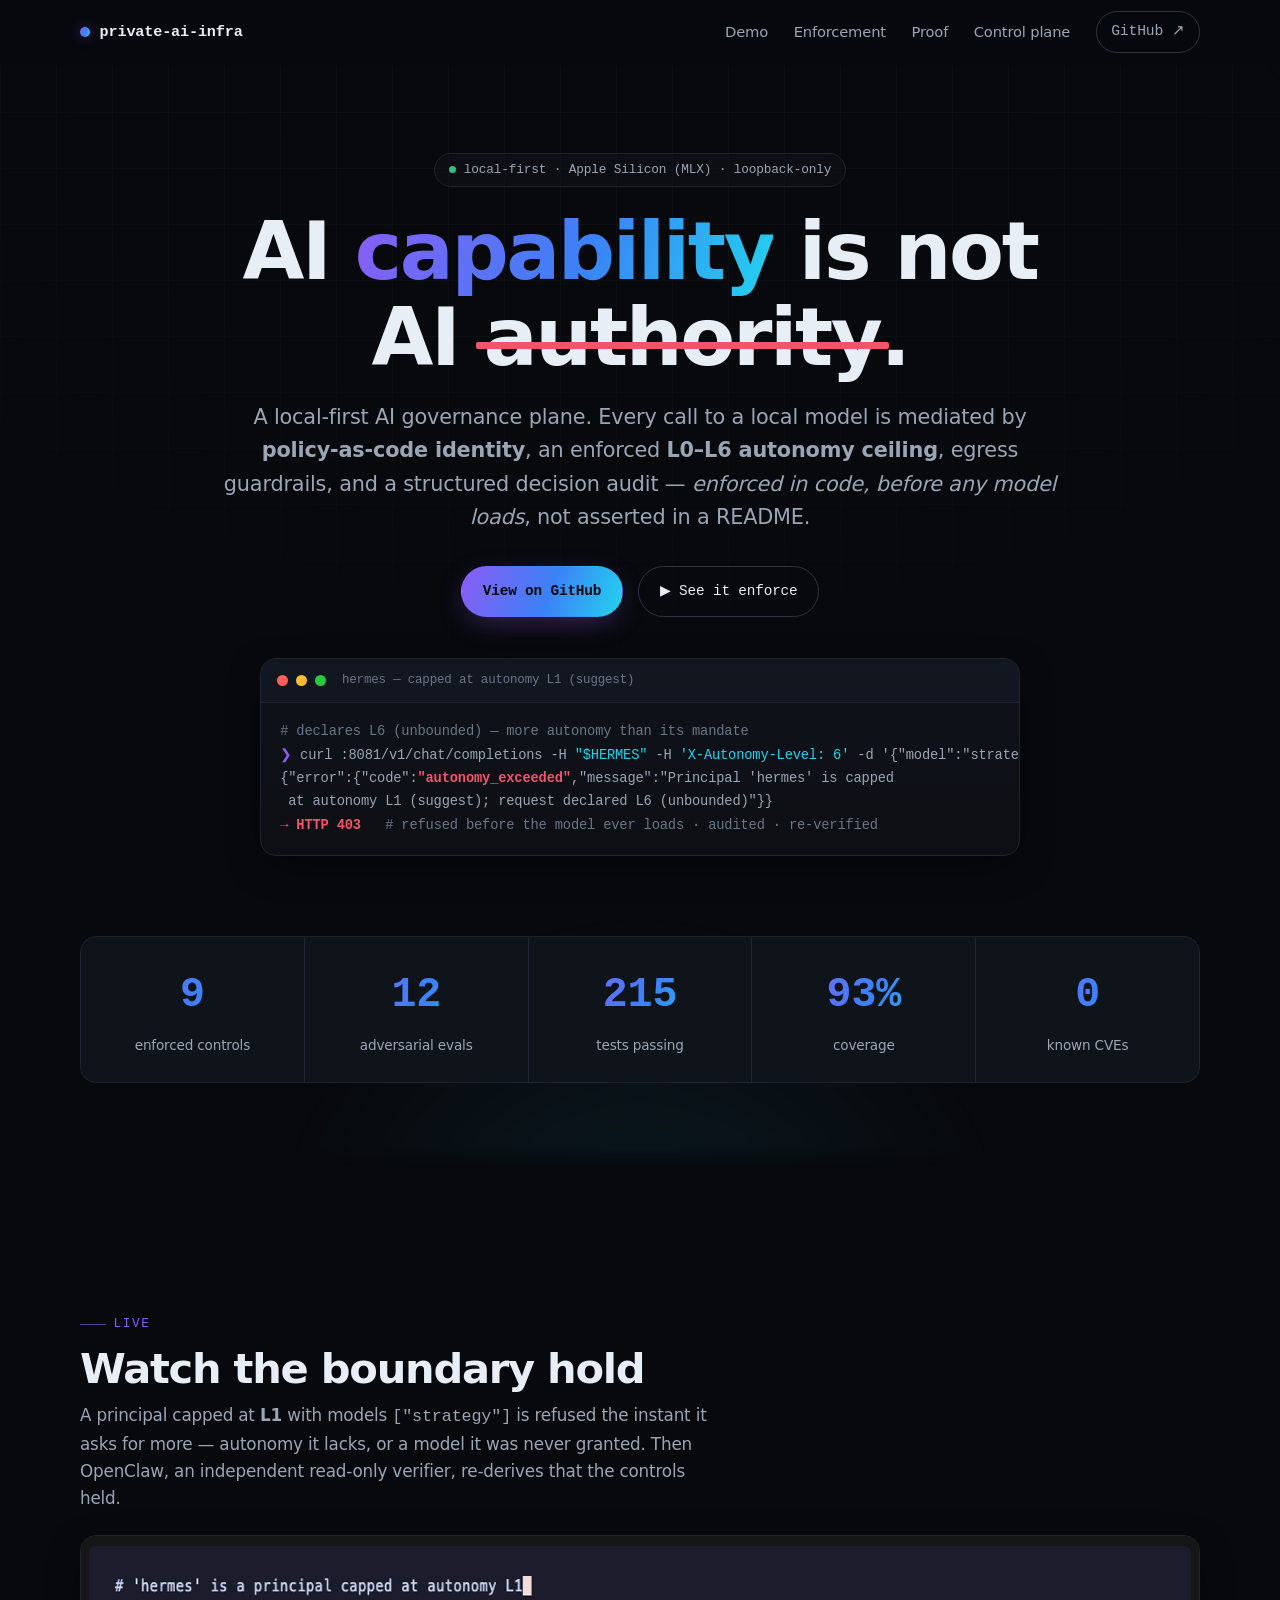
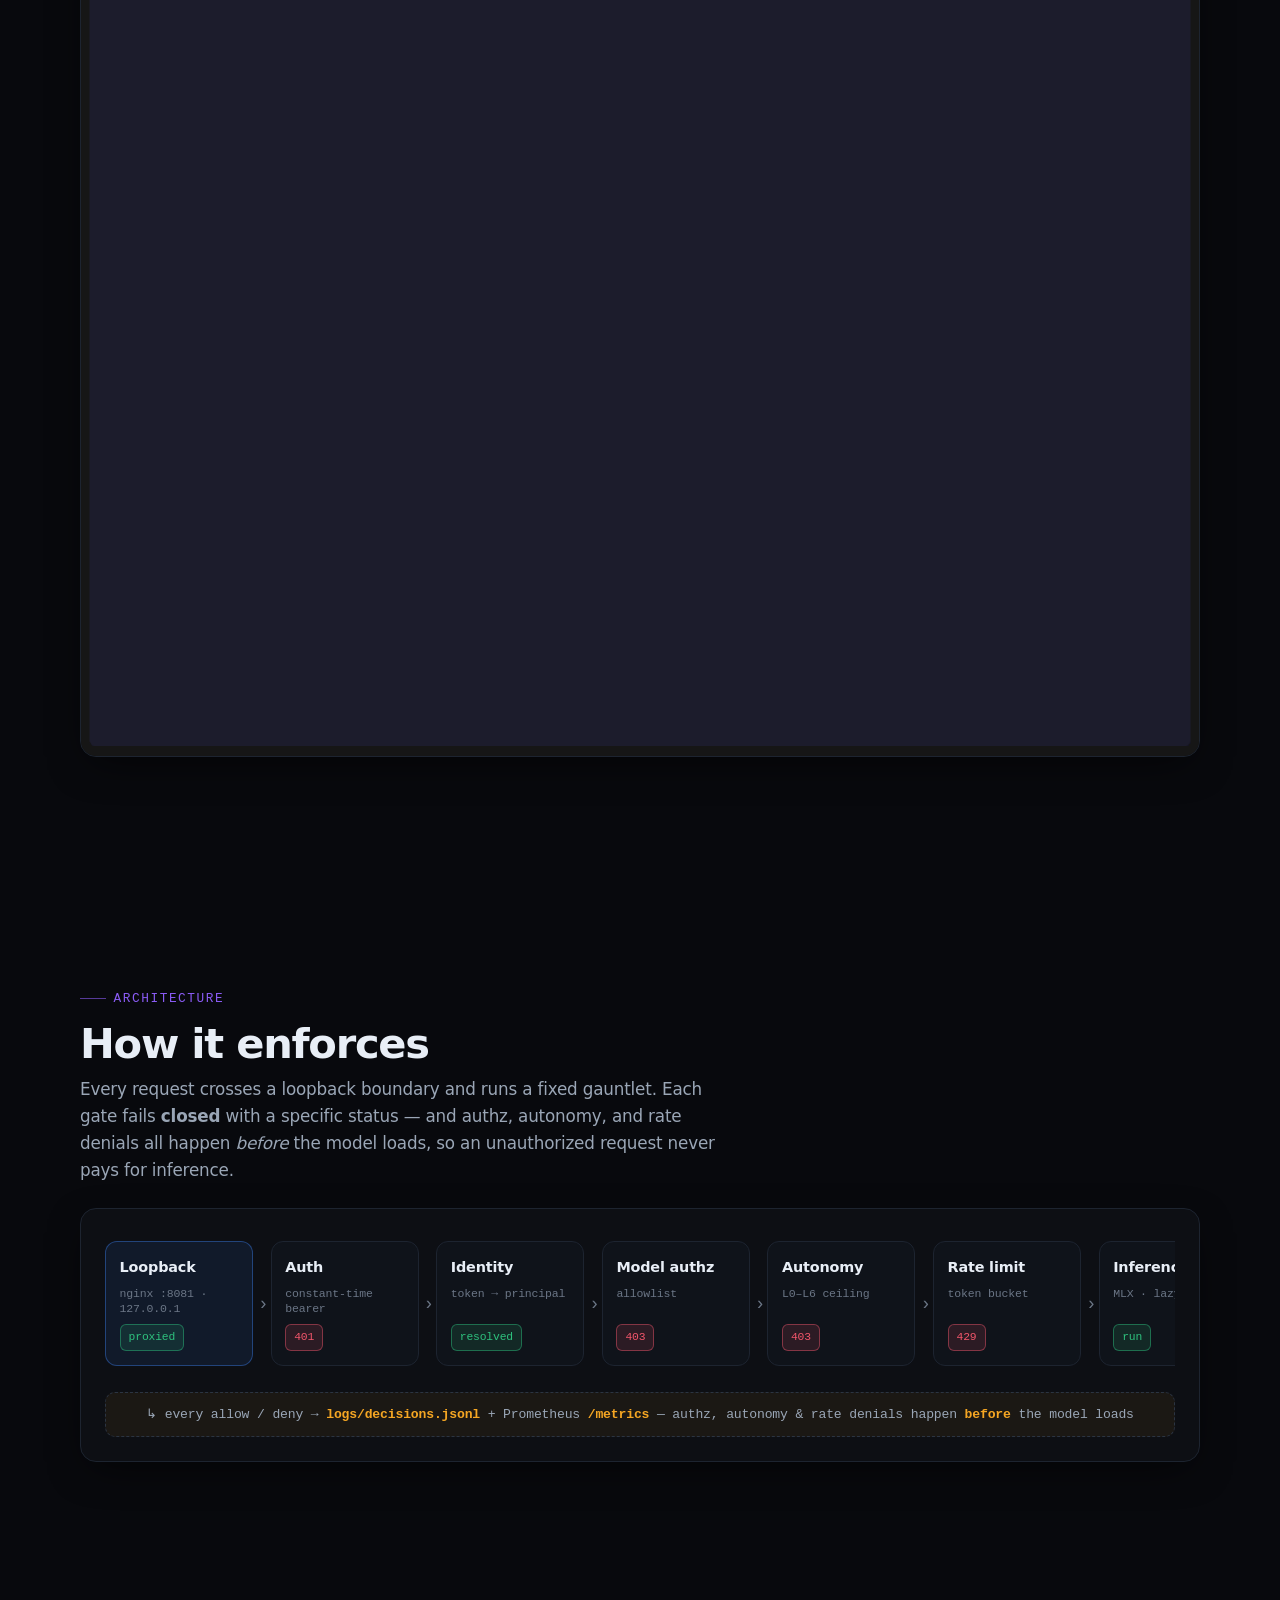
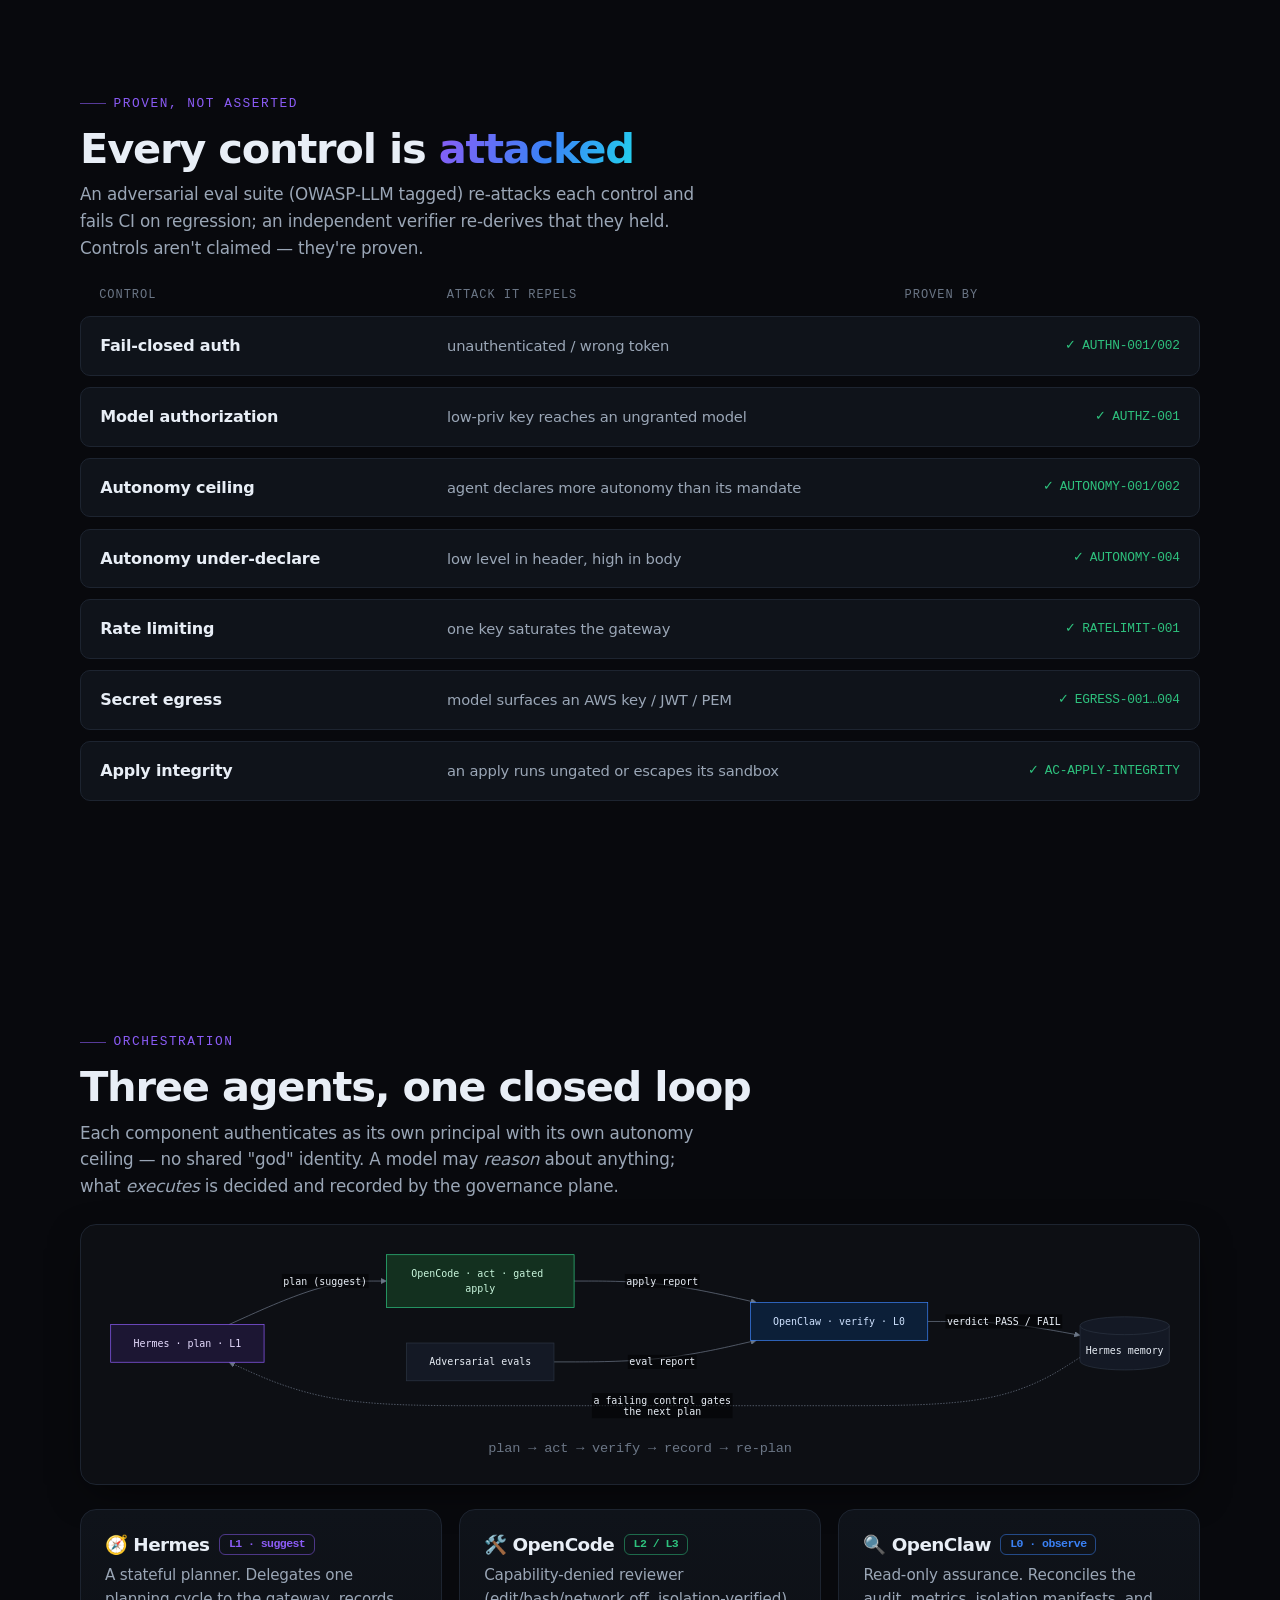
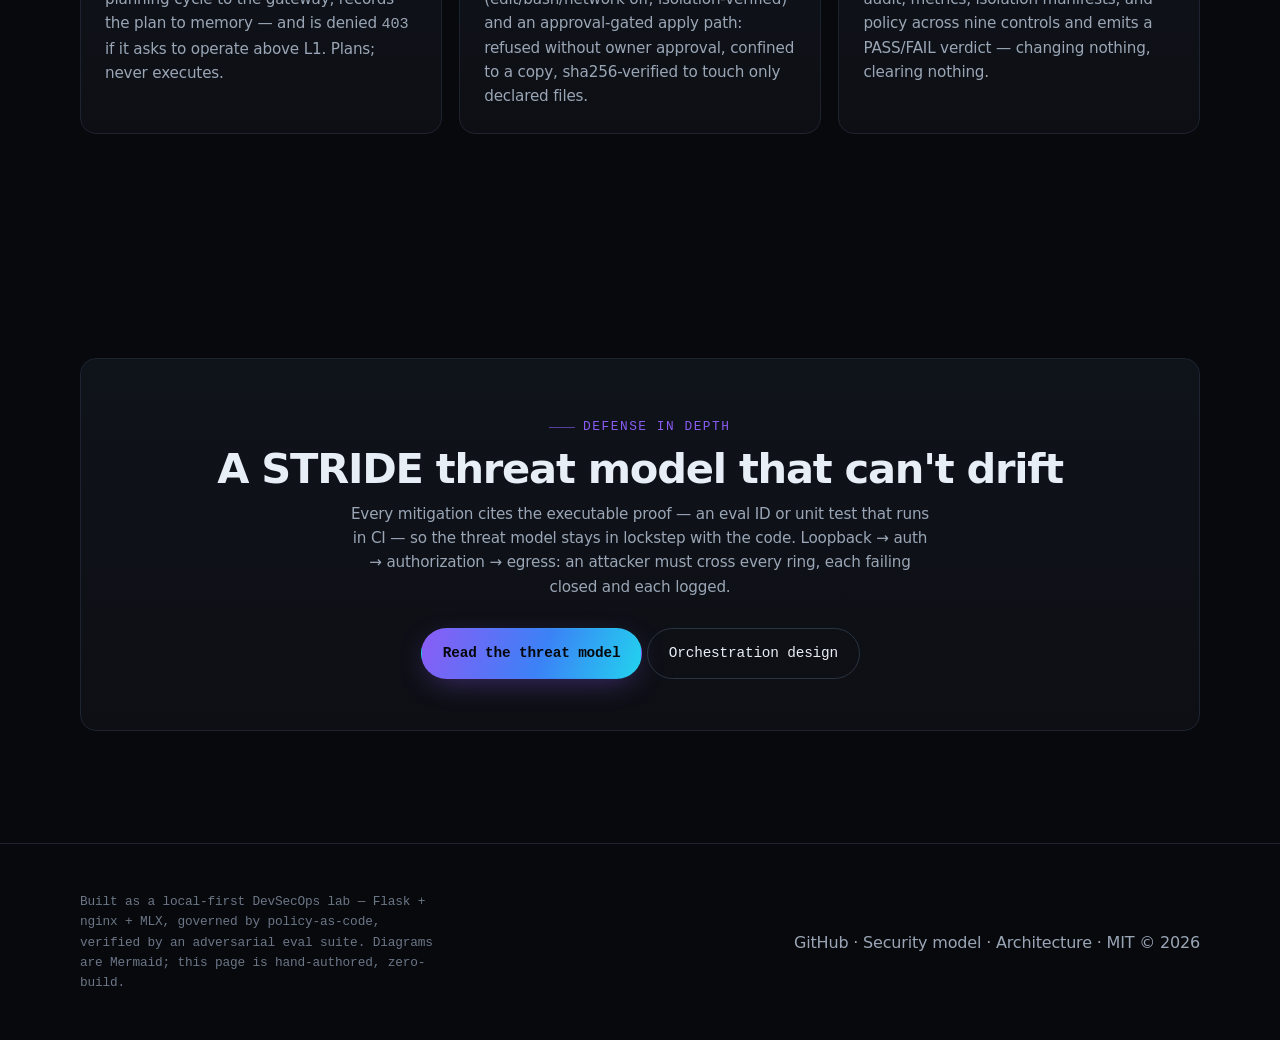
==== site/index.html @ 79f2070f "Add GitHub Pages showcase site + harden CI to match local strictness site/: a hand-authored, zero-bu" ====
<!doctype html>
<html lang="en">
<head>
  <meta charset="utf-8" />
  <meta name="viewport" content="width=device-width, initial-scale=1" />
  <title>private-ai-infra — AI capability is not AI authority</title>
  <meta name="description" content="A local-first AI governance plane for Apple Silicon (MLX). Policy-as-code identity, an enforced autonomy ceiling, egress guardrails, and a structured decision audit — enforced in code and proven by adversarial evals." />
  <meta name="theme-color" content="#08090d" />
  <meta property="og:title" content="private-ai-infra — AI capability is not AI authority" />
  <meta property="og:description" content="A local-first AI governance plane: every model call mediated by policy-as-code, an enforced L0–L6 autonomy ceiling, and an independently re-verified audit." />
  <meta property="og:type" content="website" />
  <meta name="twitter:card" content="summary_large_image" />
  <link rel="icon" href="data:image/svg+xml,%3Csvg xmlns='http://www.w3.org/2000/svg' viewBox='0 0 32 32'%3E%3Cdefs%3E%3ClinearGradient id='g' x1='0' y1='0' x2='1' y2='1'%3E%3Cstop offset='0' stop-color='%238b5cf6'/%3E%3Cstop offset='.55' stop-color='%233b82f6'/%3E%3Cstop offset='1' stop-color='%2322d3ee'/%3E%3C/linearGradient%3E%3C/defs%3E%3Crect width='32' height='32' rx='8' fill='%230d0f14'/%3E%3Ccircle cx='16' cy='16' r='7' fill='url(%23g)'/%3E%3C/svg%3E" />
  <link rel="stylesheet" href="styles.css" />
</head>
<body>
  <a class="sr-only" href="#main">Skip to content</a>

  <header class="nav">
    <div class="wrap">
      <a class="brand" href="#top"><span class="dot" aria-hidden="true"></span> private-ai-infra</a>
      <nav class="nav-links" aria-label="Primary">
        <a href="#demo">Demo</a>
        <a href="#enforce">Enforcement</a>
        <a href="#proof">Proof</a>
        <a href="#plane">Control plane</a>
        <a class="nav-cta" href="https://github.com/debsqui88/private-ai-infra">GitHub ↗</a>
      </nav>
    </div>
  </header>

  <main id="main">
    <span id="top"></span>

    <!-- ===================== HERO ===================== -->
    <section class="hero wrap" aria-labelledby="hero-h">
      <span class="pill"><span class="live" aria-hidden="true"></span> local-first · Apple Silicon (MLX) · loopback-only</span>
      <h1 id="hero-h">AI <span class="gradient-text">capability</span> is not AI <span class="nope">authority</span>.</h1>
      <p class="lead">
        A local-first AI governance plane. Every call to a local model is mediated by
        <strong>policy-as-code identity</strong>, an enforced <strong>L0–L6 autonomy ceiling</strong>,
        egress guardrails, and a structured decision audit — <em>enforced in code, before any model
        loads</em>, not asserted in a README.
      </p>
      <div class="cta-row">
        <a class="btn btn-primary" href="https://github.com/debsqui88/private-ai-infra">View on GitHub</a>
        <a class="btn btn-ghost" href="#demo">▶ See it enforce</a>
      </div>

      <div class="term" role="img" aria-label="Terminal: a principal capped at L1 is denied HTTP 403 when it declares L6 autonomy.">
        <div class="term-bar"><i></i><i></i><i></i><span>hermes — capped at autonomy L1 (suggest)</span></div>
<pre><span class="c-cmt"># declares L6 (unbounded) — more autonomy than its mandate</span>
<span class="c-prompt">❯</span> curl :8081/v1/chat/completions -H <span class="c-key">"$HERMES"</span> -H <span class="c-key">'X-Autonomy-Level: 6'</span> -d '{"model":"strategy"…}'
{"error":{"code":<span class="c-deny">"autonomy_exceeded"</span>,"message":"Principal 'hermes' is capped
 at autonomy L1 (suggest); request declared L6 (unbounded)"}}
<span class="c-deny">→ HTTP 403</span>   <span class="c-cmt"># refused before the model ever loads · audited · re-verified</span></pre>
      </div>
    </section>

    <!-- ===================== STATS ===================== -->
    <section class="wrap" aria-label="Project metrics" style="padding-top:1rem">
      <div class="stats reveal">
        <div class="stat"><div class="num g" data-count="9">0</div><div class="lbl">enforced controls</div></div>
        <div class="stat"><div class="num g" data-count="12">0</div><div class="lbl">adversarial evals</div></div>
        <div class="stat"><div class="num g" data-count="215">0</div><div class="lbl">tests passing</div></div>
        <div class="stat"><div class="num g" data-count="93" data-suffix="%">0</div><div class="lbl">coverage</div></div>
        <div class="stat"><div class="num g" data-count="0">0</div><div class="lbl">known CVEs</div></div>
      </div>
    </section>

    <!-- ===================== LIVE DEMO ===================== -->
    <section id="demo" class="wrap" aria-labelledby="demo-h">
      <div class="reveal">
        <span class="eyebrow">Live</span>
        <h2 class="section-title" id="demo-h">Watch the boundary hold</h2>
        <p class="section-sub">A principal capped at <strong>L1</strong> with models <code>["strategy"]</code> is
          refused the instant it asks for more — autonomy it lacks, or a model it was never granted. Then OpenClaw,
          an independent read-only verifier, re-derives that the controls held.</p>
      </div>
      <div class="demo-frame reveal" style="margin-top:1.5rem">
        <img src="assets/enforce.gif" width="1320" height="820"
             alt="Terminal recording: three curl requests as the hermes principal each return HTTP 403 (autonomy_exceeded, model_not_allowed, and an under-declared header/body), then OpenClaw reports verdict PASS for the autonomy-ceiling and model-authorization controls." loading="lazy" />
      </div>
    </section>

    <!-- ===================== ENFORCEMENT ===================== -->
    <section id="enforce" class="wrap" aria-labelledby="enf-h">
      <div class="reveal">
        <span class="eyebrow">Architecture</span>
        <h2 class="section-title" id="enf-h">How it enforces</h2>
        <p class="section-sub">Every request crosses a loopback boundary and runs a fixed gauntlet. Each gate fails
          <strong>closed</strong> with a specific status — and authz, autonomy, and rate denials all happen
          <em>before</em> the model loads, so an unauthorized request never pays for inference.</p>
      </div>
      <div class="diagram reveal" style="margin-top:1.5rem">
        <div class="gauntlet" role="list" aria-label="Request enforcement pipeline">
          <div class="gate boundary" role="listitem"><div class="gname">Loopback</div><div class="gsub">nginx :8081 · 127.0.0.1</div><span class="verdict ok">proxied</span></div>
          <div class="gate" role="listitem"><div class="gname">Auth</div><div class="gsub">constant-time bearer</div><span class="verdict deny">401</span></div>
          <div class="gate" role="listitem"><div class="gname">Identity</div><div class="gsub">token → principal</div><span class="verdict ok">resolved</span></div>
          <div class="gate" role="listitem"><div class="gname">Model authz</div><div class="gsub">allowlist</div><span class="verdict deny">403</span></div>
          <div class="gate" role="listitem"><div class="gname">Autonomy</div><div class="gsub">L0–L6 ceiling</div><span class="verdict deny">403</span></div>
          <div class="gate" role="listitem"><div class="gname">Rate limit</div><div class="gsub">token bucket</div><span class="verdict deny">429</span></div>
          <div class="gate" role="listitem"><div class="gname">Inference</div><div class="gsub">MLX · lazy load</div><span class="verdict ok">run</span></div>
          <div class="gate" role="listitem"><div class="gname">Egress guard</div><div class="gsub">secret scan</div><span class="verdict deny">redact</span></div>
          <div class="gate store" role="listitem"><div class="gname">Response</div><div class="gsub">sanitized</div><span class="verdict ok">200</span></div>
        </div>
        <div class="audit-bar">↳ every allow / deny → <b>logs/decisions.jsonl</b> + Prometheus <b>/metrics</b> — authz, autonomy &amp; rate denials happen <b>before</b> the model loads</div>
      </div>
    </section>

    <!-- ===================== PROVEN ===================== -->
    <section id="proof" class="wrap" aria-labelledby="proof-h">
      <div class="reveal">
        <span class="eyebrow">Proven, not asserted</span>
        <h2 class="section-title" id="proof-h">Every control is <span class="gradient-text">attacked</span></h2>
        <p class="section-sub">An adversarial eval suite (OWASP-LLM tagged) re-attacks each control and fails CI on
          regression; an independent verifier re-derives that they held. Controls aren't claimed — they're proven.</p>
      </div>
      <div class="proof reveal" style="margin-top:1.5rem" role="table" aria-label="Controls, the attack each repels, and the eval or test that proves it">
        <div class="proof-head" role="row"><span role="columnheader">Control</span><span role="columnheader">Attack it repels</span><span role="columnheader">Proven by</span></div>
        <div class="proof-row" role="row"><span class="ctrl" role="cell">Fail-closed auth</span><span class="atk deny" role="cell">unauthenticated / wrong token</span><span class="proven" role="cell">AUTHN-001/002</span></div>
        <div class="proof-row" role="row"><span class="ctrl" role="cell">Model authorization</span><span class="atk deny" role="cell">low-priv key reaches an ungranted model</span><span class="proven" role="cell">AUTHZ-001</span></div>
        <div class="proof-row" role="row"><span class="ctrl" role="cell">Autonomy ceiling</span><span class="atk deny" role="cell">agent declares more autonomy than its mandate</span><span class="proven" role="cell">AUTONOMY-001/002</span></div>
        <div class="proof-row" role="row"><span class="ctrl" role="cell">Autonomy under-declare</span><span class="atk deny" role="cell">low level in header, high in body</span><span class="proven" role="cell">AUTONOMY-004</span></div>
        <div class="proof-row" role="row"><span class="ctrl" role="cell">Rate limiting</span><span class="atk deny" role="cell">one key saturates the gateway</span><span class="proven" role="cell">RATELIMIT-001</span></div>
        <div class="proof-row" role="row"><span class="ctrl" role="cell">Secret egress</span><span class="atk deny" role="cell">model surfaces an AWS key / JWT / PEM</span><span class="proven" role="cell">EGRESS-001…004</span></div>
        <div class="proof-row" role="row"><span class="ctrl" role="cell">Apply integrity</span><span class="atk deny" role="cell">an apply runs ungated or escapes its sandbox</span><span class="proven" role="cell">AC-APPLY-INTEGRITY</span></div>
      </div>
    </section>

    <!-- ===================== CONTROL PLANE ===================== -->
    <section id="plane" class="wrap" aria-labelledby="plane-h">
      <div class="reveal">
        <span class="eyebrow">Orchestration</span>
        <h2 class="section-title" id="plane-h">Three agents, one closed loop</h2>
        <p class="section-sub">Each component authenticates as its own principal with its own autonomy ceiling —
          no shared "god" identity. A model may <em>reason</em> about anything; what <em>executes</em> is decided
          and recorded by the governance plane.</p>
      </div>

      <div class="diagram reveal" style="margin-top:1.5rem">
        <img src="assets/diagram-plane.svg" alt="Control-plane loop: Hermes plans (L1) and delegates to OpenCode's gated apply; OpenCode's apply report and the adversarial eval report feed OpenClaw (L0 verify), whose PASS/FAIL verdict is recorded to Hermes memory, where a failing control gates the next plan." style="width:100%;height:auto" loading="lazy" />
        <p class="caption">plan → act → verify → record → re-plan</p>
      </div>

      <div class="grid cols-3 reveal" style="margin-top:1.5rem">
        <article class="card">
          <h3>🧭 Hermes <span class="badge l1">L1 · suggest</span></h3>
          <p>A stateful planner. Delegates one planning cycle to the gateway, records the plan to memory — and is denied <code>403</code> if it asks to operate above L1. Plans; never executes.</p>
        </article>
        <article class="card">
          <h3>🛠️ OpenCode <span class="badge l3">L2 / L3</span></h3>
          <p>Capability-denied reviewer (edit/bash/network off, isolation-verified) and an approval-gated apply path: refused without owner approval, confined to a copy, sha256-verified to touch only declared files.</p>
        </article>
        <article class="card">
          <h3>🔍 OpenClaw <span class="badge l0">L0 · observe</span></h3>
          <p>Read-only assurance. Reconciles the audit, metrics, isolation manifests, and policy across nine controls and emits a PASS/FAIL verdict — changing nothing, clearing nothing.</p>
        </article>
      </div>
    </section>

    <!-- ===================== THREAT MODEL / CTA ===================== -->
    <section class="wrap" aria-labelledby="tm-h">
      <div class="card reveal" style="text-align:center;padding:clamp(2rem,5vw,3.2rem)">
        <span class="eyebrow" style="justify-content:center">Defense in depth</span>
        <h2 class="section-title" id="tm-h" style="margin-top:.6rem">A STRIDE threat model that can't drift</h2>
        <p class="section-sub" style="margin-inline:auto">Every mitigation cites the executable proof — an eval ID or unit
          test that runs in CI — so the threat model stays in lockstep with the code. Loopback → auth → authorization →
          egress: an attacker must cross every ring, each failing closed and each logged.</p>
        <div class="cta-row" style="justify-content:center;margin-top:1.8rem">
          <a class="btn btn-primary" href="https://github.com/debsqui88/private-ai-infra/blob/main/docs/threat-model.md">Read the threat model</a>
          <a class="btn btn-ghost" href="https://github.com/debsqui88/private-ai-infra/blob/main/docs/orchestration.md">Orchestration design</a>
        </div>
      </div>
    </section>
  </main>

  <footer class="footer">
    <div class="wrap">
      <div class="built">
        Built as a local-first DevSecOps lab — Flask + nginx + MLX, governed by policy-as-code,
        verified by an adversarial eval suite. Diagrams are Mermaid; this page is hand-authored, zero-build.
      </div>
      <nav aria-label="Footer">
        <a href="https://github.com/debsqui88/private-ai-infra">GitHub</a> ·
        <a href="https://github.com/debsqui88/private-ai-infra/blob/main/docs/security-model.md">Security model</a> ·
        <a href="https://github.com/debsqui88/private-ai-infra/blob/main/docs/architecture.md">Architecture</a> ·
        <a href="https://github.com/debsqui88/private-ai-infra/blob/main/LICENSE">MIT © <span id="year">2026</span></a>
      </nav>
    </div>
  </footer>

  <script type="module" src="app.js"></script>
</body>
</html>
---- site/styles.css ----
/* ============================================================================
   private-ai-infra — showcase site
   Hand-authored, zero-build. Modern CSS: fluid type, scroll-driven animation,
   :has(), color-mix(), container queries, glass backdrop. Degrades gracefully
   and respects prefers-reduced-motion / prefers-color-scheme.
   ========================================================================== */

:root {
  color-scheme: dark;
  --bg:        #08090d;
  --bg-soft:   #0d0f14;
  --surface:   #0f131a;
  --surface-2: #141925;
  --border:    #1d2430;
  --border-lit:#2b3442;
  --text:      #e8eef6;
  --muted:     #9aa6b6;
  --dim:       #6b7686;

  --violet: #8b5cf6;
  --blue:   #3b82f6;
  --cyan:   #22d3ee;
  --green:  #2ec27e;
  --red:    #f0556a;
  --amber:  #f5a623;

  --accent: var(--violet);
  --grad: linear-gradient(110deg, var(--violet), var(--blue) 55%, var(--cyan));

  --mono: ui-monospace, "SF Mono", "JetBrains Mono", "Cascadia Code", Menlo, monospace;
  --sans: ui-sans-serif, system-ui, -apple-system, "Segoe UI", Inter, Roboto, sans-serif;

  --maxw: 1120px;
  --radius: 16px;
  --radius-sm: 10px;
  --shadow: 0 12px 40px -12px rgba(0,0,0,.7);
  --ring: color-mix(in srgb, var(--accent) 45%, transparent);
}

@media (prefers-color-scheme: light) {
  /* The piece is intentionally dark — keep it consistent even in light mode. */
  :root { color-scheme: dark; }
}

* { box-sizing: border-box; margin: 0; padding: 0; }
html { scroll-behavior: smooth; -webkit-text-size-adjust: 100%; }
@media (prefers-reduced-motion: reduce) { html { scroll-behavior: auto; } }

body {
  font-family: var(--sans);
  background: var(--bg);
  color: var(--text);
  line-height: 1.6;
  font-size: 16px;
  letter-spacing: -0.011em;
  overflow-x: hidden;
  -webkit-font-smoothing: antialiased;
}

/* Ambient background glow that follows the page */
body::before {
  content: "";
  position: fixed;
  inset: -20vmax;
  z-index: -2;
  background:
    radial-gradient(40vmax 40vmax at 15% -5%, color-mix(in srgb, var(--violet) 22%, transparent), transparent 60%),
    radial-gradient(45vmax 45vmax at 100% 8%, color-mix(in srgb, var(--blue) 16%, transparent), transparent 60%),
    radial-gradient(50vmax 50vmax at 50% 110%, color-mix(in srgb, var(--cyan) 10%, transparent), transparent 60%);
  filter: blur(8px);
}
/* Faint engineering grid */
body::after {
  content: "";
  position: fixed;
  inset: 0;
  z-index: -1;
  background-image:
    linear-gradient(var(--border) 1px, transparent 1px),
    linear-gradient(90deg, var(--border) 1px, transparent 1px);
  background-size: 56px 56px;
  mask-image: radial-gradient(120vmax 90vmax at 50% -10%, #000 30%, transparent 75%);
  opacity: .25;
}

a { color: inherit; text-decoration: none; }
img { max-width: 100%; display: block; }
.sr-only {
  position: absolute; width: 1px; height: 1px; padding: 0; margin: -1px;
  overflow: hidden; clip: rect(0,0,0,0); white-space: nowrap; border: 0;
}
:focus-visible { outline: 2px solid var(--accent); outline-offset: 3px; border-radius: 6px; }

.wrap { width: min(100% - 2.5rem, var(--maxw)); margin-inline: auto; }
section { padding: clamp(3.5rem, 9vw, 7rem) 0; position: relative; }

/* ---------- type ---------- */
h1, h2, h3 { line-height: 1.08; letter-spacing: -0.03em; font-weight: 700; }
.eyebrow {
  font-family: var(--mono); font-size: .8rem; letter-spacing: .12em;
  text-transform: uppercase; color: var(--accent);
  display: inline-flex; align-items: center; gap: .5rem;
}
.eyebrow::before { content: ""; width: 1.6rem; height: 1px; background: var(--accent); opacity: .6; }
.section-title { font-size: clamp(1.7rem, 4vw, 2.6rem); margin: .8rem 0 .6rem; }
.section-sub { color: var(--muted); max-width: 60ch; font-size: 1.05rem; }
.gradient-text {
  background: var(--grad); -webkit-background-clip: text; background-clip: text;
  color: transparent;
}

/* ---------- nav ---------- */
.nav {
  position: sticky; top: 0; z-index: 50;
  backdrop-filter: blur(14px) saturate(140%);
  background: color-mix(in srgb, var(--bg) 72%, transparent);
  border-bottom: 1px solid transparent;
  transition: border-color .3s, background .3s;
}
.nav.scrolled { border-bottom-color: var(--border); }
.nav .wrap { display: flex; align-items: center; justify-content: space-between; height: 64px; }
.brand { display: flex; align-items: center; gap: .6rem; font-family: var(--mono); font-weight: 600; font-size: .95rem; }
.brand .dot { width: 10px; height: 10px; border-radius: 50%; background: var(--grad); box-shadow: 0 0 14px var(--ring); }
.nav-links { display: flex; gap: 1.6rem; align-items: center; }
.nav-links a { color: var(--muted); font-size: .92rem; transition: color .2s; }
.nav-links a:hover { color: var(--text); }
.nav-cta {
  font-family: var(--mono); font-size: .85rem; padding: .5rem .9rem; border-radius: 999px;
  border: 1px solid var(--border-lit); color: var(--text);
  transition: border-color .2s, background .2s, transform .2s;
}
.nav-cta:hover { border-color: var(--accent); background: color-mix(in srgb, var(--accent) 12%, transparent); transform: translateY(-1px); }
@media (max-width: 720px) { .nav-links a:not(.nav-cta) { display: none; } }

/* ---------- buttons ---------- */
.btn {
  display: inline-flex; align-items: center; gap: .55rem;
  font-family: var(--mono); font-size: .9rem; font-weight: 500;
  padding: .8rem 1.3rem; border-radius: 999px; cursor: pointer;
  transition: transform .2s ease, box-shadow .3s ease, border-color .2s, background .2s;
  border: 1px solid transparent; will-change: transform;
}
.btn-primary { background: var(--grad); color: #06070a; font-weight: 600; box-shadow: 0 8px 30px -8px var(--ring); }
.btn-primary:hover { transform: translateY(-2px); box-shadow: 0 14px 40px -10px var(--ring); }
.btn-ghost { border-color: var(--border-lit); color: var(--text); }
.btn-ghost:hover { border-color: var(--accent); background: color-mix(in srgb, var(--accent) 10%, transparent); transform: translateY(-2px); }

/* ---------- hero ---------- */
.hero { padding-top: clamp(3rem, 8vw, 5.5rem); padding-bottom: clamp(2.5rem, 6vw, 4rem); text-align: center; }
.hero .pill {
  display: inline-flex; align-items: center; gap: .5rem; font-family: var(--mono); font-size: .8rem;
  color: var(--muted); border: 1px solid var(--border); border-radius: 999px; padding: .35rem .85rem;
  background: color-mix(in srgb, var(--surface) 60%, transparent);
}
.hero .pill .live { width: 7px; height: 7px; border-radius: 50%; background: var(--green); box-shadow: 0 0 0 0 color-mix(in srgb, var(--green) 60%, transparent); animation: pulse 2.4s infinite; }
@keyframes pulse { 0%{box-shadow:0 0 0 0 color-mix(in srgb,var(--green) 55%,transparent);} 70%{box-shadow:0 0 0 7px transparent;} 100%{box-shadow:0 0 0 0 transparent;} }
.hero h1 { font-size: clamp(2.4rem, 7vw, 5rem); margin: 1.4rem auto .4rem; max-width: 16ch; }
.hero h1 .nope { position: relative; white-space: nowrap; }
.hero h1 .nope::after {
  content: ""; position: absolute; left: -2%; right: -2%; top: 54%; height: .09em;
  background: var(--red); border-radius: 2px; transform: scaleX(0); transform-origin: left;
  animation: strike 1s .7s cubic-bezier(.6,0,.2,1) forwards;
}
@keyframes strike { to { transform: scaleX(1); } }
.hero p.lead { color: var(--muted); font-size: clamp(1.05rem, 2vw, 1.3rem); max-width: 64ch; margin: 1.2rem auto 0; }
.hero .cta-row { display: flex; gap: .9rem; justify-content: center; flex-wrap: wrap; margin-top: 2rem; }

/* terminal chip under hero */
.term {
  margin: 2.6rem auto 0; max-width: 760px; text-align: left;
  border: 1px solid var(--border); border-radius: var(--radius); overflow: hidden;
  background: linear-gradient(180deg, var(--surface), var(--bg-soft));
  box-shadow: var(--shadow);
}
.term-bar { display: flex; align-items: center; gap: .5rem; padding: .7rem 1rem; border-bottom: 1px solid var(--border); background: color-mix(in srgb, var(--surface-2) 60%, transparent); }
.term-bar i { width: 11px; height: 11px; border-radius: 50%; background: var(--border-lit); display: inline-block; }
.term-bar i:nth-child(1){ background:#ff5f57;} .term-bar i:nth-child(2){ background:#febc2e;} .term-bar i:nth-child(3){ background:#28c840;}
.term-bar span { font-family: var(--mono); font-size: .78rem; color: var(--dim); margin-left: .5rem; }
.term pre { padding: 1.1rem 1.2rem; font-family: var(--mono); font-size: .86rem; line-height: 1.7; overflow-x: auto; color: var(--muted); }
.term .c-prompt { color: var(--accent); } .term .c-cmt { color: var(--dim); }
.term .c-deny { color: var(--red); font-weight: 600; } .term .c-key { color: var(--cyan); }
.term .c-ok { color: var(--green); font-weight: 600; }

/* ---------- stats ---------- */
.stats { display: grid; grid-template-columns: repeat(auto-fit, minmax(150px, 1fr)); gap: 1px; background: var(--border); border: 1px solid var(--border); border-radius: var(--radius); overflow: hidden; }
.stat { background: var(--surface); padding: 1.6rem 1.2rem; text-align: center; transition: background .3s; }
.stat:hover { background: var(--surface-2); }
.stat .num { font-family: var(--mono); font-size: clamp(1.8rem, 4vw, 2.6rem); font-weight: 700; }
.stat .num.g { background: var(--grad); -webkit-background-clip: text; background-clip: text; color: transparent; }
.stat .lbl { color: var(--muted); font-size: .85rem; margin-top: .35rem; }

/* ---------- generic cards / grid ---------- */
.grid { display: grid; gap: 1.1rem; }
.cols-2 { grid-template-columns: repeat(2, 1fr); }
.cols-3 { grid-template-columns: repeat(3, 1fr); }
@media (max-width: 860px) { .cols-2, .cols-3 { grid-template-columns: 1fr; } }

.card {
  background: linear-gradient(180deg, var(--surface), var(--bg-soft));
  border: 1px solid var(--border); border-radius: var(--radius); padding: 1.5rem;
  position: relative; transition: border-color .3s, transform .3s, box-shadow .3s;
}
.card:hover { border-color: var(--border-lit); transform: translateY(-3px); box-shadow: var(--shadow); }
.card h3 { font-size: 1.15rem; margin-bottom: .5rem; display: flex; align-items: center; gap: .6rem; }
.card p { color: var(--muted); font-size: .95rem; }
.badge { font-family: var(--mono); font-size: .72rem; padding: .2rem .55rem; border-radius: 6px; border: 1px solid var(--border-lit); color: var(--muted); }
.badge.l0 { color: var(--blue); border-color: color-mix(in srgb, var(--blue) 50%, transparent); }
.badge.l1 { color: var(--violet); border-color: color-mix(in srgb, var(--violet) 50%, transparent); }
.badge.l3 { color: var(--green); border-color: color-mix(in srgb, var(--green) 50%, transparent); }

/* ---------- proven table ---------- */
.proof { display: grid; gap: .7rem; }
.proof-row {
  display: grid; grid-template-columns: 1.2fr 1.6fr 1fr; gap: 1rem; align-items: center;
  padding: 1rem 1.2rem; border: 1px solid var(--border); border-radius: var(--radius-sm);
  background: var(--surface); transition: border-color .25s, background .25s, transform .25s;
}
.proof-row:hover { border-color: var(--border-lit); background: var(--surface-2); transform: translateX(4px); }
.proof-row:has(.deny:hover) { border-color: color-mix(in srgb, var(--red) 50%, transparent); }
.proof-row .ctrl { font-weight: 600; }
.proof-row .atk { color: var(--muted); font-size: .92rem; }
.proof-row .proven { font-family: var(--mono); font-size: .8rem; color: var(--green); display: flex; align-items: center; gap: .4rem; justify-content: flex-end; text-align: right; }
.proof-row .proven::before { content: "✓"; color: var(--green); }
.proof-head { color: var(--dim); font-family: var(--mono); font-size: .75rem; text-transform: uppercase; letter-spacing: .08em; padding: 0 1.2rem; display: grid; grid-template-columns: 1.2fr 1.6fr 1fr; gap: 1rem; }
@media (max-width: 760px) {
  .proof-row { grid-template-columns: 1fr; gap: .35rem; }
  .proof-row .proven { justify-content: flex-start; text-align: left; }
  .proof-head { display: none; }
}

/* ---------- diagram frame ---------- */
.diagram {
  border: 1px solid var(--border); border-radius: var(--radius); padding: 1.5rem;
  background: var(--bg-soft); overflow-x: auto; box-shadow: var(--shadow);
}
.diagram .mermaid { text-align: center; min-height: 60px; }
.caption { color: var(--dim); font-size: .85rem; text-align: center; margin-top: .9rem; font-family: var(--mono); }

/* ---------- enforcement gauntlet (custom, on-brand) ---------- */
.gauntlet {
  display: flex; align-items: stretch; gap: 1.1rem; overflow-x: auto;
  padding: .5rem .25rem 1.2rem; scroll-snap-type: x proximity; scrollbar-width: thin;
}
.gauntlet::-webkit-scrollbar { height: 8px; }
.gauntlet::-webkit-scrollbar-thumb { background: var(--border-lit); border-radius: 4px; }
.gate {
  flex: 0 0 auto; width: 148px; scroll-snap-align: start; position: relative;
  border: 1px solid var(--border); border-radius: 12px; background: var(--surface);
  padding: .9rem .85rem; display: flex; flex-direction: column; gap: .45rem;
  transition: transform .25s, border-color .25s, box-shadow .25s;
}
.gate:hover { transform: translateY(-3px); border-color: var(--border-lit); box-shadow: var(--shadow); }
.gate + .gate::before {
  content: "›"; position: absolute; left: -.85rem; top: 50%; transform: translateY(-50%);
  color: var(--dim); font-family: var(--mono); font-size: 1.1rem;
}
.gate .gname { font-size: .9rem; font-weight: 600; }
.gate .gsub { font-size: .72rem; color: var(--dim); font-family: var(--mono); line-height: 1.3; }
.gate .verdict {
  margin-top: auto; font-family: var(--mono); font-size: .71rem; padding: .22rem .5rem;
  border-radius: 6px; align-self: flex-start;
}
.gate .verdict.deny { color: var(--red); border: 1px solid color-mix(in srgb, var(--red) 45%, transparent); background: color-mix(in srgb, var(--red) 13%, transparent); }
.gate .verdict.ok { color: var(--green); border: 1px solid color-mix(in srgb, var(--green) 45%, transparent); background: color-mix(in srgb, var(--green) 13%, transparent); }
.gate.boundary { background: color-mix(in srgb, var(--blue) 10%, transparent); border-color: color-mix(in srgb, var(--blue) 40%, transparent); }
.gate.store { background: color-mix(in srgb, var(--amber) 9%, transparent); border-color: color-mix(in srgb, var(--amber) 40%, transparent); }
.audit-bar {
  margin-top: .4rem; padding: .7rem 1rem; border: 1px dashed var(--border-lit); border-radius: 10px;
  font-family: var(--mono); font-size: .82rem; color: var(--muted); text-align: center;
  background: color-mix(in srgb, var(--amber) 6%, transparent);
}
.audit-bar b { color: var(--amber); font-weight: 600; }

/* demo frame */
.demo-frame { border: 1px solid var(--border); border-radius: var(--radius); overflow: hidden; box-shadow: var(--shadow); background: var(--bg-soft); }
.demo-frame img { width: 100%; }

/* ---------- footer ---------- */
.footer { border-top: 1px solid var(--border); padding: 3rem 0; color: var(--muted); }
.footer .wrap { display: flex; justify-content: space-between; gap: 1.5rem; flex-wrap: wrap; align-items: center; }
.footer a { color: var(--muted); transition: color .2s; }
.footer a:hover { color: var(--text); }
.footer .built { font-family: var(--mono); font-size: .8rem; color: var(--dim); max-width: 46ch; }

/* ---------- scroll-reveal ---------- */
.reveal { opacity: 0; transform: translateY(24px); }
@supports (animation-timeline: view()) {
  @media (prefers-reduced-motion: no-preference) {
    .reveal {
      animation: reveal-in linear both;
      animation-timeline: view();
      animation-range: entry 0% cover 28%;
    }
  }
}
@keyframes reveal-in { to { opacity: 1; transform: none; } }
/* JS fallback for browsers without scroll-timeline */
.no-scroll-timeline .reveal { transition: opacity .7s ease, transform .7s ease; }
.no-scroll-timeline .reveal.in { opacity: 1; transform: none; }
@media (prefers-reduced-motion: reduce) {
  .reveal { opacity: 1 !important; transform: none !important; animation: none !important; }
  .hero h1 .nope::after { animation: none; transform: scaleX(1); }
  .hero .pill .live { animation: none; }
}
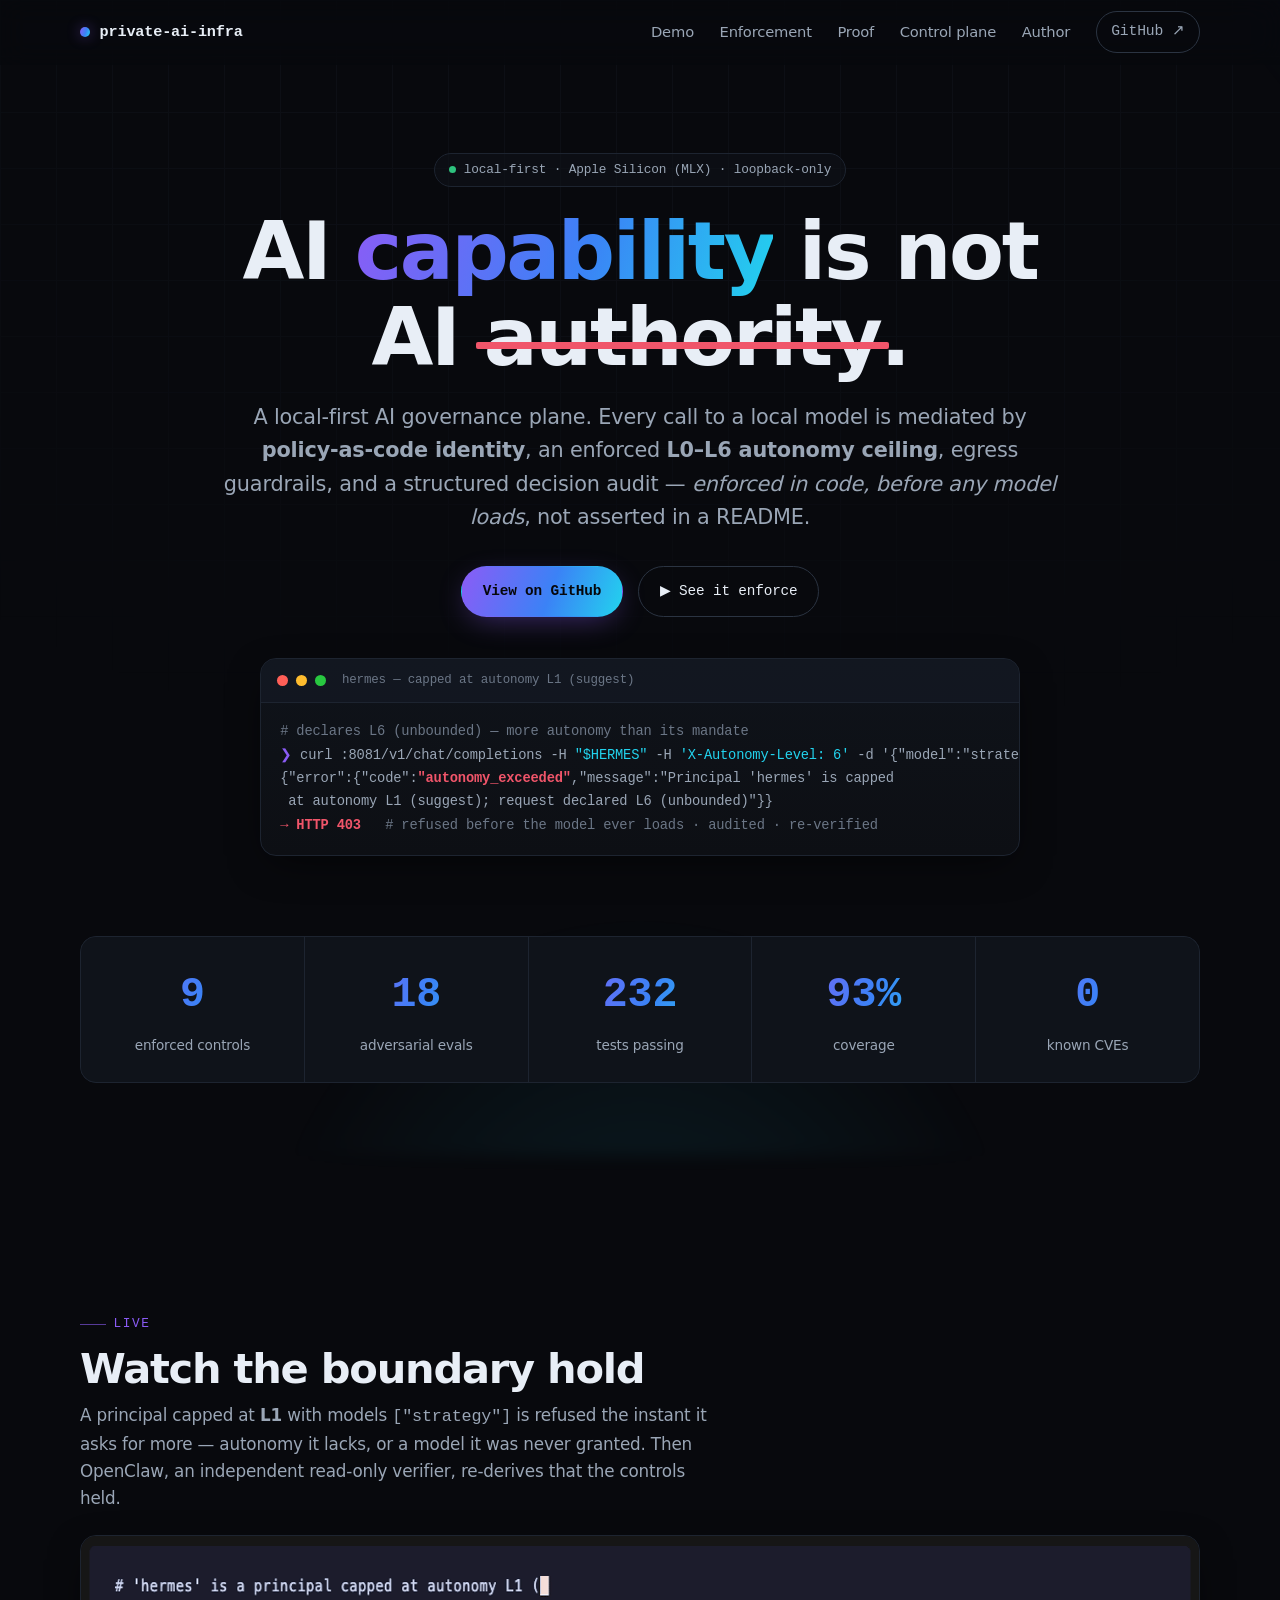
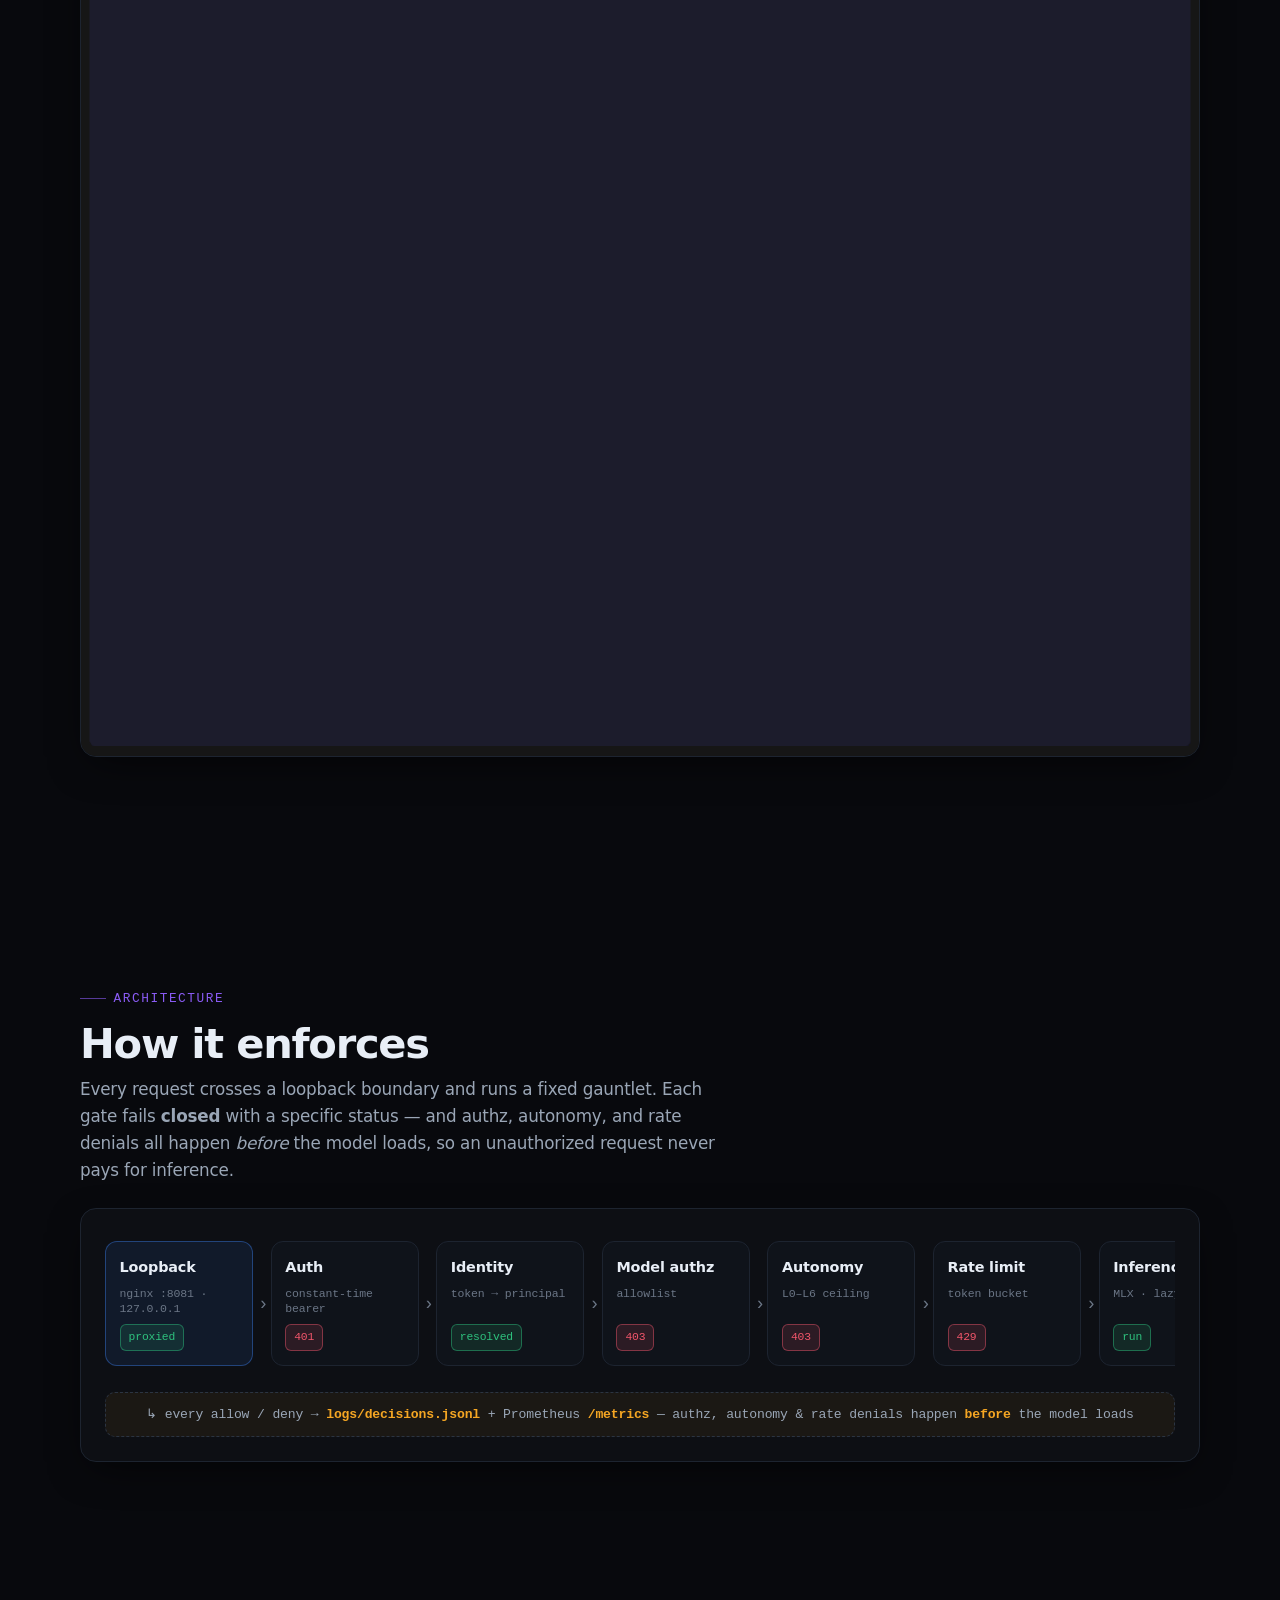
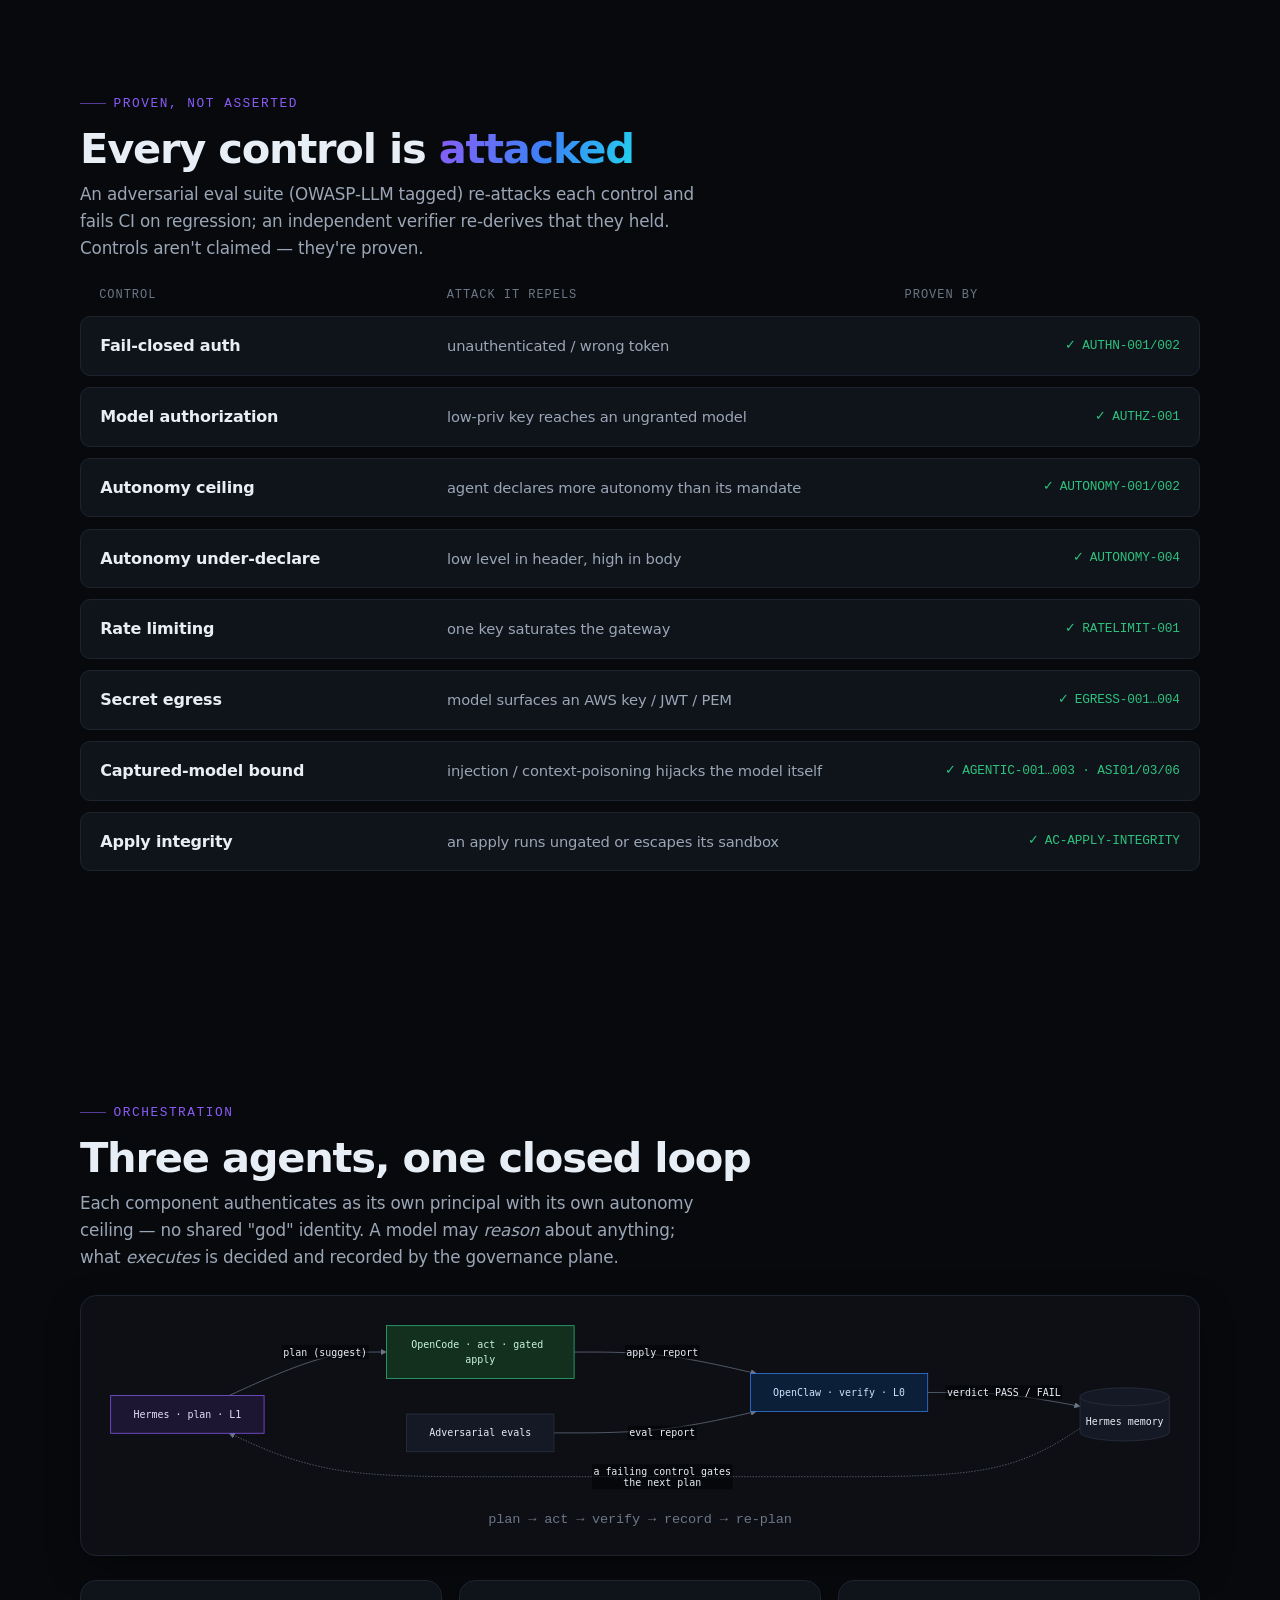
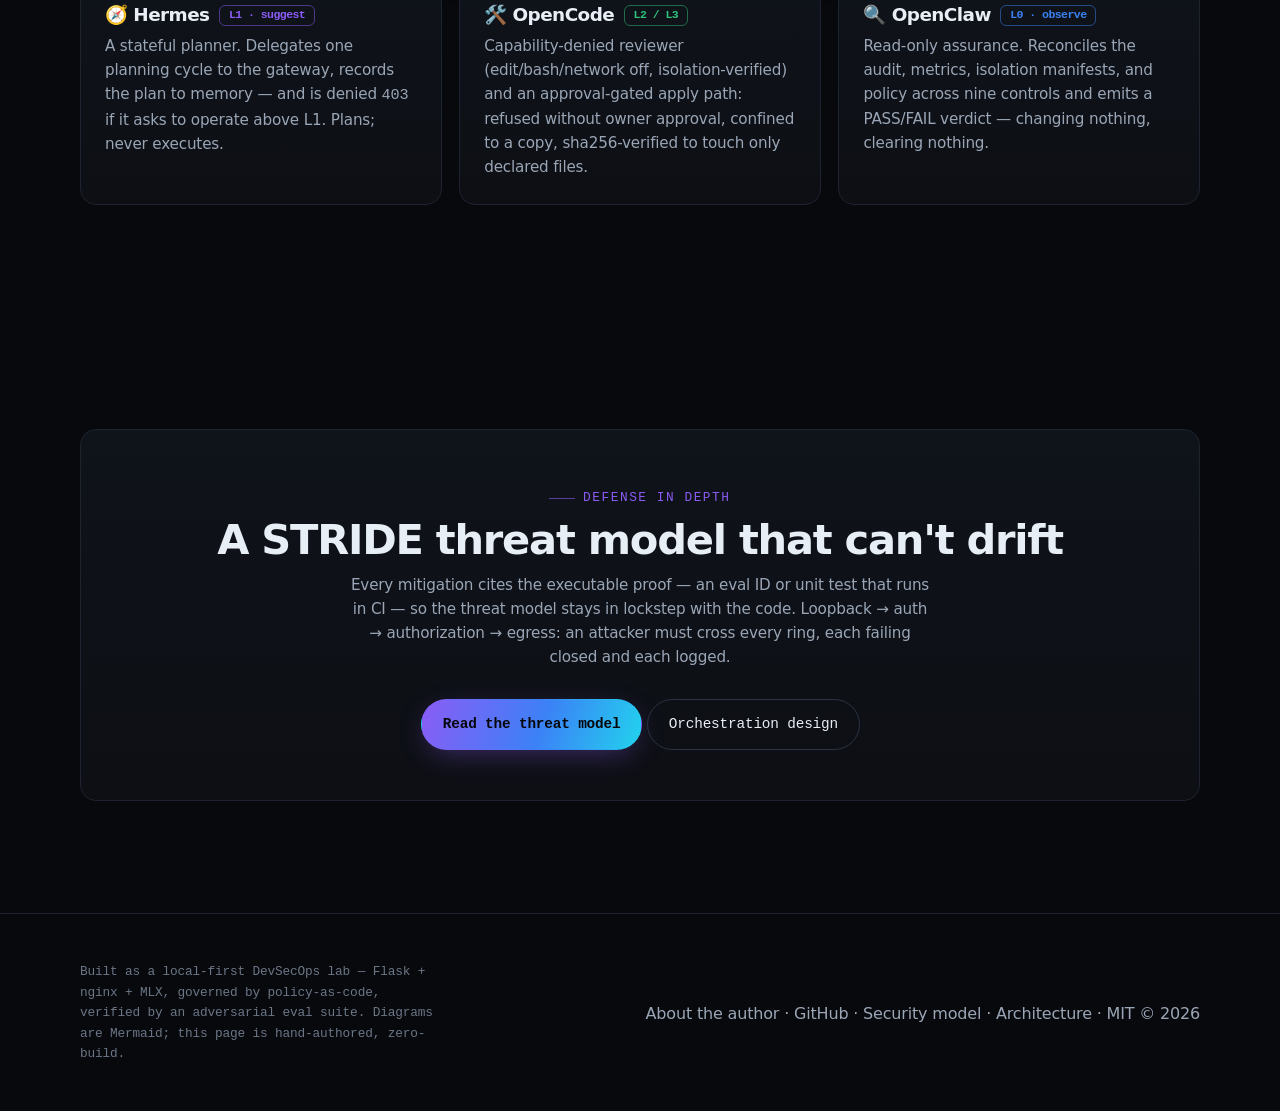
==== commit 50de1e8c: "Docs + showcase: A2A/MCP governance, install path, updated counts README gains a pip-install quickst" ====
--- a/site/index.html
+++ b/site/index.html
@@ -24,6 +24,7 @@
         <a href="#enforce">Enforcement</a>
         <a href="#proof">Proof</a>
         <a href="#plane">Control plane</a>
+        <a href="author.html">Author</a>
         <a class="nav-cta" href="https://github.com/debsqui88/private-ai-infra">GitHub ↗</a>
       </nav>
     </div>
@@ -61,8 +62,8 @@
     <section class="wrap" aria-label="Project metrics" style="padding-top:1rem">
       <div class="stats reveal">
         <div class="stat"><div class="num g" data-count="9">0</div><div class="lbl">enforced controls</div></div>
-        <div class="stat"><div class="num g" data-count="12">0</div><div class="lbl">adversarial evals</div></div>
-        <div class="stat"><div class="num g" data-count="215">0</div><div class="lbl">tests passing</div></div>
+        <div class="stat"><div class="num g" data-count="18">0</div><div class="lbl">adversarial evals</div></div>
+        <div class="stat"><div class="num g" data-count="232">0</div><div class="lbl">tests passing</div></div>
         <div class="stat"><div class="num g" data-count="93" data-suffix="%">0</div><div class="lbl">coverage</div></div>
         <div class="stat"><div class="num g" data-count="0">0</div><div class="lbl">known CVEs</div></div>
       </div>
@@ -124,6 +125,7 @@
         <div class="proof-row" role="row"><span class="ctrl" role="cell">Autonomy under-declare</span><span class="atk deny" role="cell">low level in header, high in body</span><span class="proven" role="cell">AUTONOMY-004</span></div>
         <div class="proof-row" role="row"><span class="ctrl" role="cell">Rate limiting</span><span class="atk deny" role="cell">one key saturates the gateway</span><span class="proven" role="cell">RATELIMIT-001</span></div>
         <div class="proof-row" role="row"><span class="ctrl" role="cell">Secret egress</span><span class="atk deny" role="cell">model surfaces an AWS key / JWT / PEM</span><span class="proven" role="cell">EGRESS-001…004</span></div>
+        <div class="proof-row" role="row"><span class="ctrl" role="cell">Captured-model bound</span><span class="atk deny" role="cell">injection / context-poisoning hijacks the model itself</span><span class="proven" role="cell">AGENTIC-001…003 · ASI01/03/06</span></div>
         <div class="proof-row" role="row"><span class="ctrl" role="cell">Apply integrity</span><span class="atk deny" role="cell">an apply runs ungated or escapes its sandbox</span><span class="proven" role="cell">AC-APPLY-INTEGRITY</span></div>
       </div>
     </section>
@@ -182,6 +184,7 @@
         verified by an adversarial eval suite. Diagrams are Mermaid; this page is hand-authored, zero-build.
       </div>
       <nav aria-label="Footer">
+        <a href="author.html">About the author</a> ·
         <a href="https://github.com/debsqui88/private-ai-infra">GitHub</a> ·
         <a href="https://github.com/debsqui88/private-ai-infra/blob/main/docs/security-model.md">Security model</a> ·
         <a href="https://github.com/debsqui88/private-ai-infra/blob/main/docs/architecture.md">Architecture</a> ·
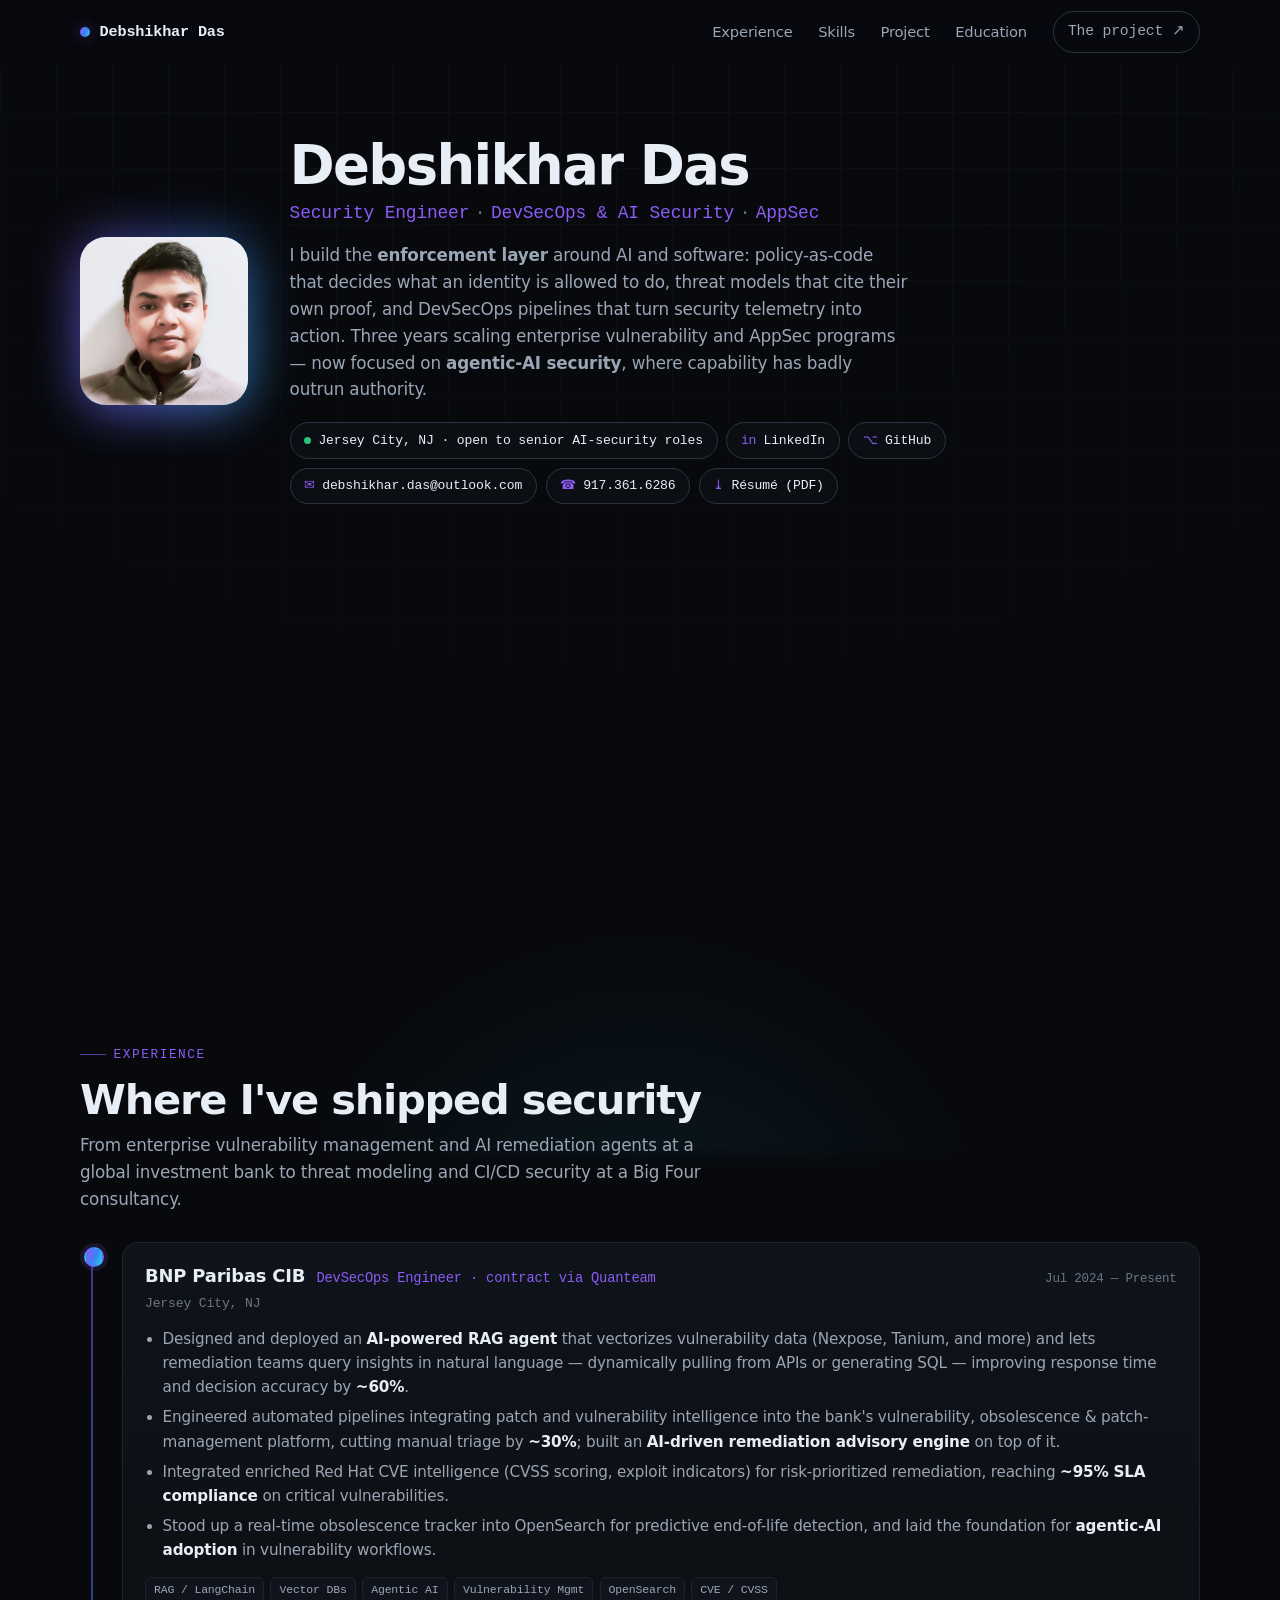
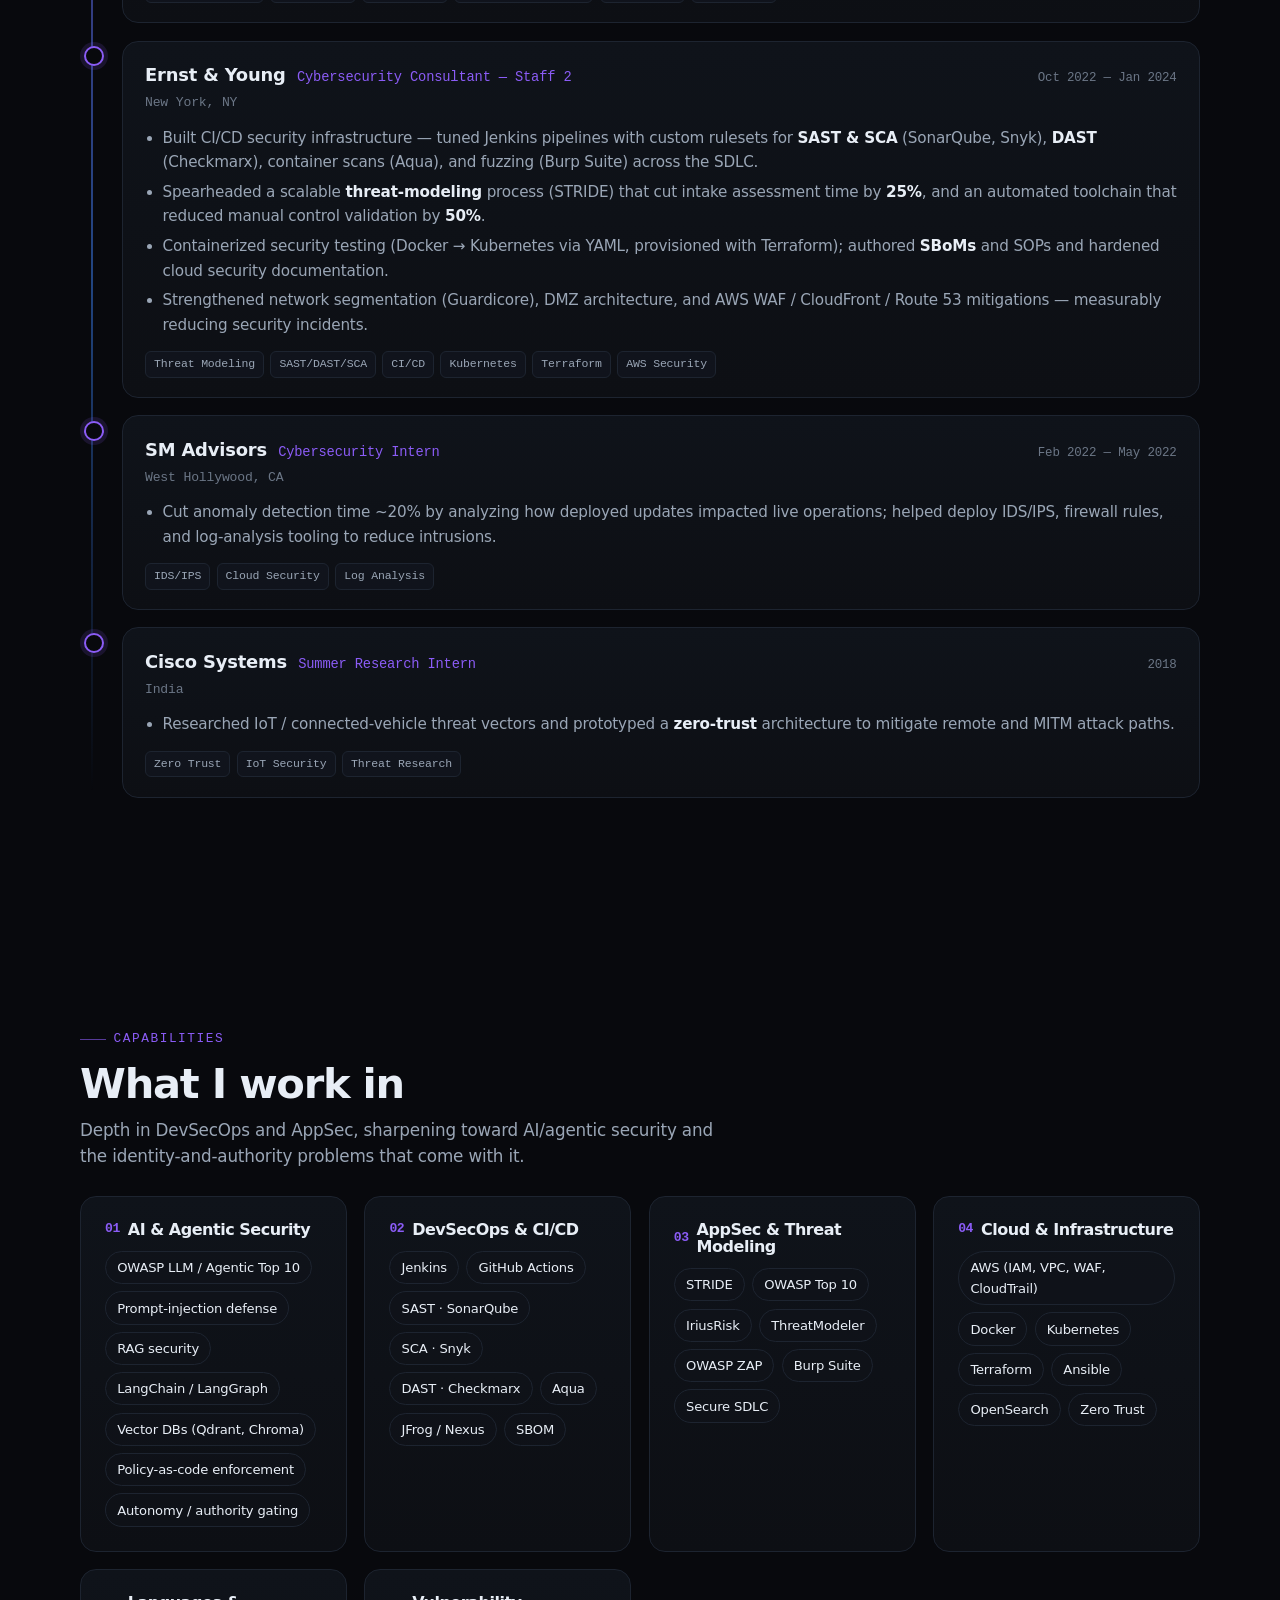
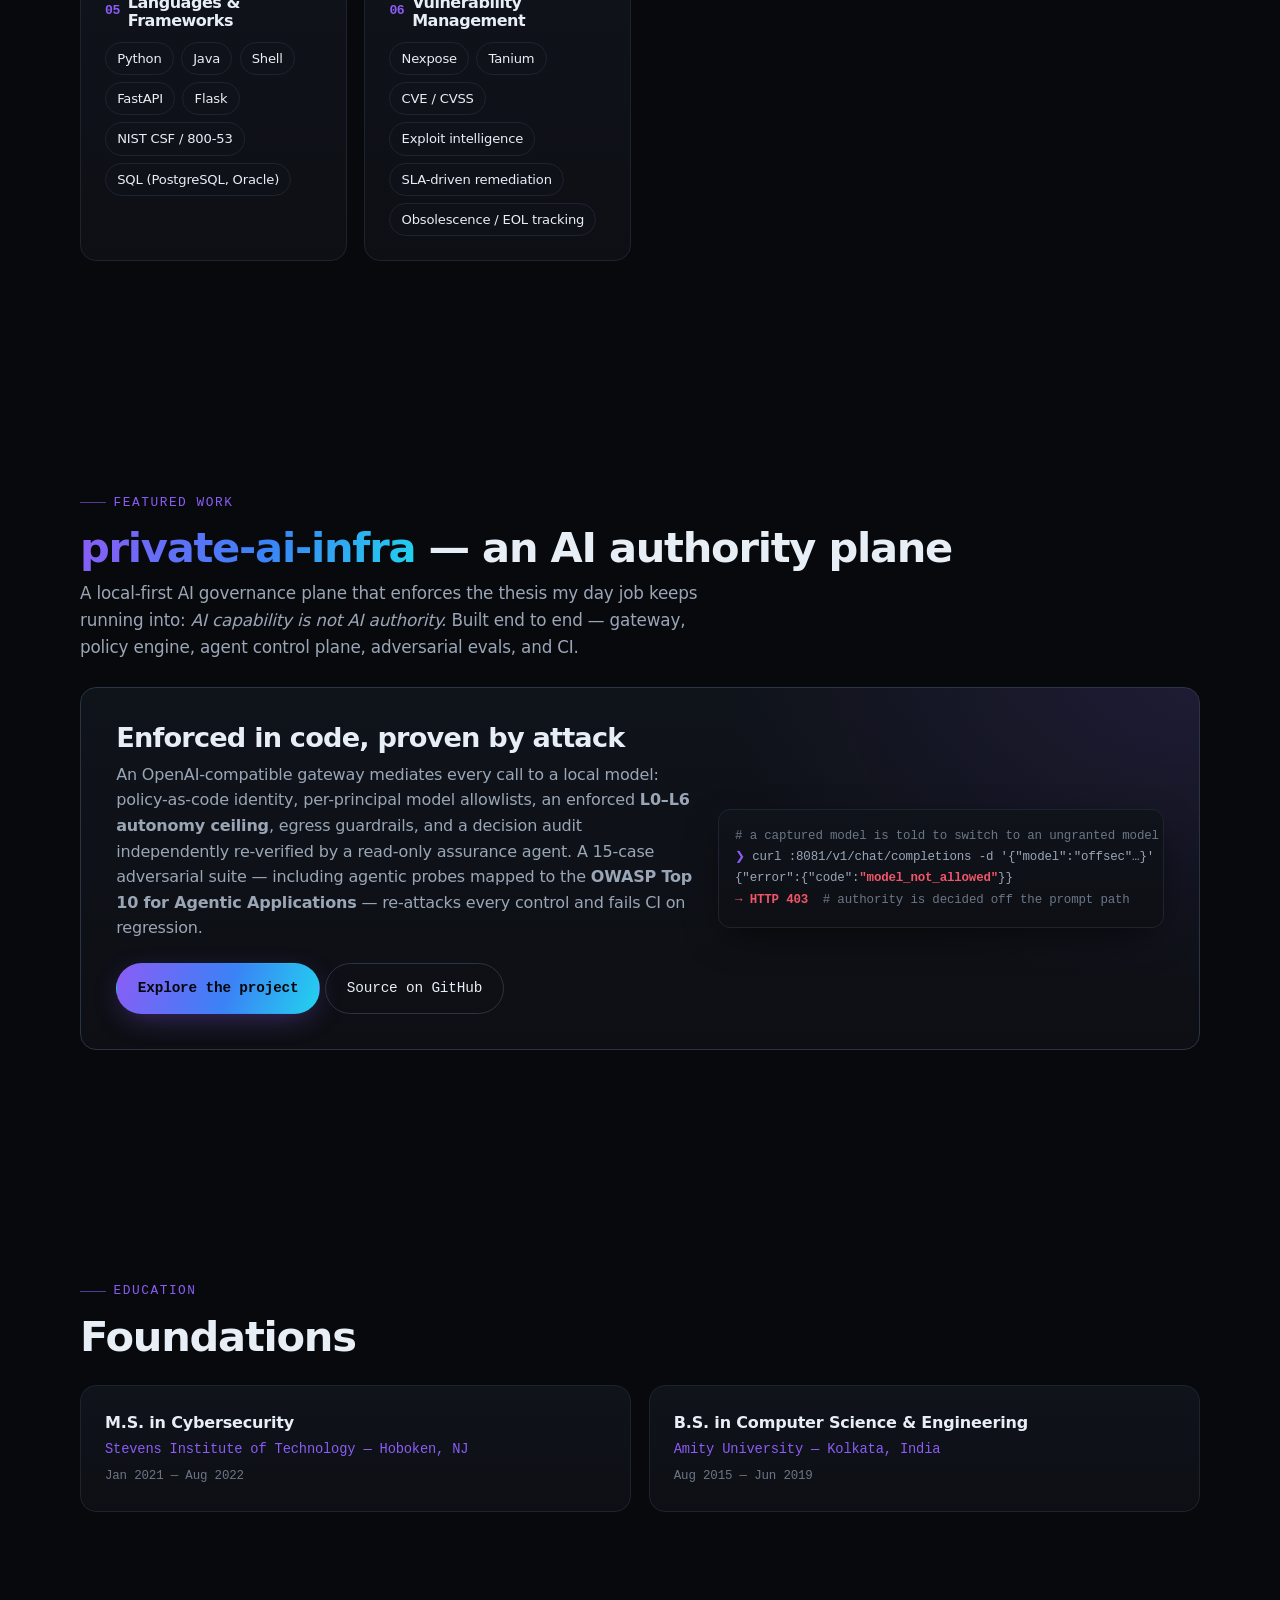
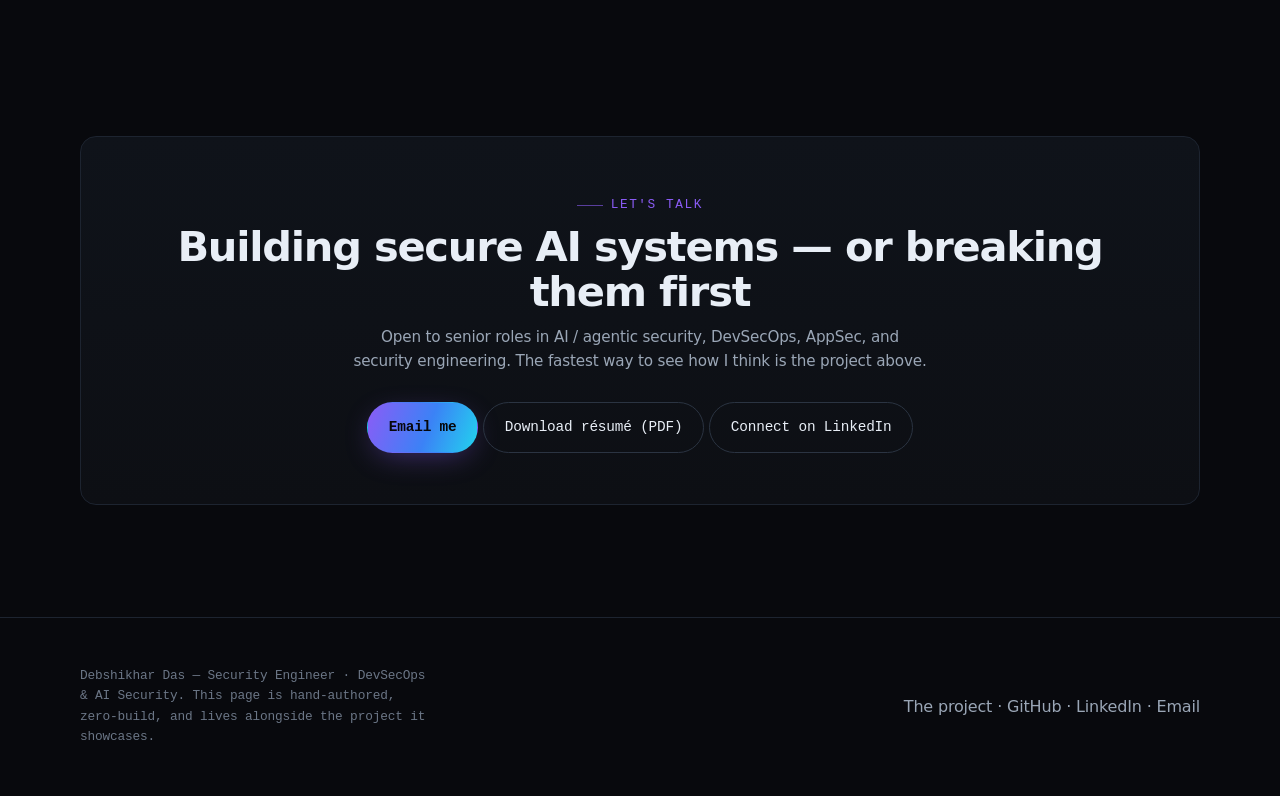
==== commit 6fe67974: "Make the profile the default site landing + migrate to debshikhar-sec GitHub Pages root now serves t" ====
--- a/site/index.html
+++ b/site/index.html
@@ -3,29 +3,29 @@
 <head>
   <meta charset="utf-8" />
   <meta name="viewport" content="width=device-width, initial-scale=1" />
-  <title>private-ai-infra — AI capability is not AI authority</title>
-  <meta name="description" content="A local-first AI governance plane for Apple Silicon (MLX). Policy-as-code identity, an enforced autonomy ceiling, egress guardrails, and a structured decision audit — enforced in code and proven by adversarial evals." />
+  <title>Debshikhar Das — Security Engineer · DevSecOps & AI Security</title>
+  <meta name="description" content="Debshikhar Das — Security Engineer specializing in DevSecOps automation, AI/agentic security, AppSec, and threat modeling. MS Cybersecurity (Stevens). Currently securing AI-driven vulnerability workflows at BNP Paribas CIB." />
   <meta name="theme-color" content="#08090d" />
-  <meta property="og:title" content="private-ai-infra — AI capability is not AI authority" />
-  <meta property="og:description" content="A local-first AI governance plane: every model call mediated by policy-as-code, an enforced L0–L6 autonomy ceiling, and an independently re-verified audit." />
-  <meta property="og:type" content="website" />
+  <meta property="og:title" content="Debshikhar Das — Security Engineer · DevSecOps & AI Security" />
+  <meta property="og:description" content="DevSecOps & AI-security engineer: policy-as-code enforcement, agentic-AI threat modeling, AppSec, and cloud security. Author of private-ai-infra." />
+  <meta property="og:type" content="profile" />
   <meta name="twitter:card" content="summary_large_image" />
   <link rel="icon" href="data:image/svg+xml,%3Csvg xmlns='http://www.w3.org/2000/svg' viewBox='0 0 32 32'%3E%3Cdefs%3E%3ClinearGradient id='g' x1='0' y1='0' x2='1' y2='1'%3E%3Cstop offset='0' stop-color='%238b5cf6'/%3E%3Cstop offset='.55' stop-color='%233b82f6'/%3E%3Cstop offset='1' stop-color='%2322d3ee'/%3E%3C/linearGradient%3E%3C/defs%3E%3Crect width='32' height='32' rx='8' fill='%230d0f14'/%3E%3Ccircle cx='16' cy='16' r='7' fill='url(%23g)'/%3E%3C/svg%3E" />
   <link rel="stylesheet" href="styles.css" />
+  <link rel="stylesheet" href="author.css" />
 </head>
 <body>
   <a class="sr-only" href="#main">Skip to content</a>
 
   <header class="nav">
     <div class="wrap">
-      <a class="brand" href="#top"><span class="dot" aria-hidden="true"></span> private-ai-infra</a>
+      <a class="brand" href="#top"><span class="dot" aria-hidden="true"></span> Debshikhar Das</a>
       <nav class="nav-links" aria-label="Primary">
-        <a href="#demo">Demo</a>
-        <a href="#enforce">Enforcement</a>
-        <a href="#proof">Proof</a>
-        <a href="#plane">Control plane</a>
-        <a href="author.html">Author</a>
-        <a class="nav-cta" href="https://github.com/debsqui88/private-ai-infra">GitHub ↗</a>
+        <a href="#experience">Experience</a>
+        <a href="#skills">Skills</a>
+        <a href="#project">Project</a>
+        <a href="#education">Education</a>
+        <a class="nav-cta" href="project.html">The project ↗</a>
       </nav>
     </div>
   </header>
@@ -33,145 +33,241 @@
   <main id="main">
     <span id="top"></span>
 
-    <!-- ===================== HERO ===================== -->
-    <section class="hero wrap" aria-labelledby="hero-h">
-      <span class="pill"><span class="live" aria-hidden="true"></span> local-first · Apple Silicon (MLX) · loopback-only</span>
-      <h1 id="hero-h">AI <span class="gradient-text">capability</span> is not AI <span class="nope">authority</span>.</h1>
-      <p class="lead">
-        A local-first AI governance plane. Every call to a local model is mediated by
-        <strong>policy-as-code identity</strong>, an enforced <strong>L0–L6 autonomy ceiling</strong>,
-        egress guardrails, and a structured decision audit — <em>enforced in code, before any model
-        loads</em>, not asserted in a README.
-      </p>
-      <div class="cta-row">
-        <a class="btn btn-primary" href="https://github.com/debsqui88/private-ai-infra">View on GitHub</a>
-        <a class="btn btn-ghost" href="#demo">▶ See it enforce</a>
-      </div>
-
-      <div class="term" role="img" aria-label="Terminal: a principal capped at L1 is denied HTTP 403 when it declares L6 autonomy.">
-        <div class="term-bar"><i></i><i></i><i></i><span>hermes — capped at autonomy L1 (suggest)</span></div>
-<pre><span class="c-cmt"># declares L6 (unbounded) — more autonomy than its mandate</span>
-<span class="c-prompt">❯</span> curl :8081/v1/chat/completions -H <span class="c-key">"$HERMES"</span> -H <span class="c-key">'X-Autonomy-Level: 6'</span> -d '{"model":"strategy"…}'
-{"error":{"code":<span class="c-deny">"autonomy_exceeded"</span>,"message":"Principal 'hermes' is capped
- at autonomy L1 (suggest); request declared L6 (unbounded)"}}
-<span class="c-deny">→ HTTP 403</span>   <span class="c-cmt"># refused before the model ever loads · audited · re-verified</span></pre>
-      </div>
-    </section>
-
-    <!-- ===================== STATS ===================== -->
-    <section class="wrap" aria-label="Project metrics" style="padding-top:1rem">
-      <div class="stats reveal">
-        <div class="stat"><div class="num g" data-count="9">0</div><div class="lbl">enforced controls</div></div>
-        <div class="stat"><div class="num g" data-count="18">0</div><div class="lbl">adversarial evals</div></div>
-        <div class="stat"><div class="num g" data-count="232">0</div><div class="lbl">tests passing</div></div>
-        <div class="stat"><div class="num g" data-count="93" data-suffix="%">0</div><div class="lbl">coverage</div></div>
-        <div class="stat"><div class="num g" data-count="0">0</div><div class="lbl">known CVEs</div></div>
-      </div>
-    </section>
-
-    <!-- ===================== LIVE DEMO ===================== -->
-    <section id="demo" class="wrap" aria-labelledby="demo-h">
-      <div class="reveal">
-        <span class="eyebrow">Live</span>
-        <h2 class="section-title" id="demo-h">Watch the boundary hold</h2>
-        <p class="section-sub">A principal capped at <strong>L1</strong> with models <code>["strategy"]</code> is
-          refused the instant it asks for more — autonomy it lacks, or a model it was never granted. Then OpenClaw,
-          an independent read-only verifier, re-derives that the controls held.</p>
-      </div>
-      <div class="demo-frame reveal" style="margin-top:1.5rem">
-        <img src="assets/enforce.gif" width="1320" height="820"
-             alt="Terminal recording: three curl requests as the hermes principal each return HTTP 403 (autonomy_exceeded, model_not_allowed, and an under-declared header/body), then OpenClaw reports verdict PASS for the autonomy-ceiling and model-authorization controls." loading="lazy" />
-      </div>
-    </section>
-
-    <!-- ===================== ENFORCEMENT ===================== -->
-    <section id="enforce" class="wrap" aria-labelledby="enf-h">
-      <div class="reveal">
-        <span class="eyebrow">Architecture</span>
-        <h2 class="section-title" id="enf-h">How it enforces</h2>
-        <p class="section-sub">Every request crosses a loopback boundary and runs a fixed gauntlet. Each gate fails
-          <strong>closed</strong> with a specific status — and authz, autonomy, and rate denials all happen
-          <em>before</em> the model loads, so an unauthorized request never pays for inference.</p>
-      </div>
-      <div class="diagram reveal" style="margin-top:1.5rem">
-        <div class="gauntlet" role="list" aria-label="Request enforcement pipeline">
-          <div class="gate boundary" role="listitem"><div class="gname">Loopback</div><div class="gsub">nginx :8081 · 127.0.0.1</div><span class="verdict ok">proxied</span></div>
-          <div class="gate" role="listitem"><div class="gname">Auth</div><div class="gsub">constant-time bearer</div><span class="verdict deny">401</span></div>
-          <div class="gate" role="listitem"><div class="gname">Identity</div><div class="gsub">token → principal</div><span class="verdict ok">resolved</span></div>
-          <div class="gate" role="listitem"><div class="gname">Model authz</div><div class="gsub">allowlist</div><span class="verdict deny">403</span></div>
-          <div class="gate" role="listitem"><div class="gname">Autonomy</div><div class="gsub">L0–L6 ceiling</div><span class="verdict deny">403</span></div>
-          <div class="gate" role="listitem"><div class="gname">Rate limit</div><div class="gsub">token bucket</div><span class="verdict deny">429</span></div>
-          <div class="gate" role="listitem"><div class="gname">Inference</div><div class="gsub">MLX · lazy load</div><span class="verdict ok">run</span></div>
-          <div class="gate" role="listitem"><div class="gname">Egress guard</div><div class="gsub">secret scan</div><span class="verdict deny">redact</span></div>
-          <div class="gate store" role="listitem"><div class="gname">Response</div><div class="gsub">sanitized</div><span class="verdict ok">200</span></div>
-        </div>
-        <div class="audit-bar">↳ every allow / deny → <b>logs/decisions.jsonl</b> + Prometheus <b>/metrics</b> — authz, autonomy &amp; rate denials happen <b>before</b> the model loads</div>
-      </div>
-    </section>
-
-    <!-- ===================== PROVEN ===================== -->
-    <section id="proof" class="wrap" aria-labelledby="proof-h">
-      <div class="reveal">
-        <span class="eyebrow">Proven, not asserted</span>
-        <h2 class="section-title" id="proof-h">Every control is <span class="gradient-text">attacked</span></h2>
-        <p class="section-sub">An adversarial eval suite (OWASP-LLM tagged) re-attacks each control and fails CI on
-          regression; an independent verifier re-derives that they held. Controls aren't claimed — they're proven.</p>
-      </div>
-      <div class="proof reveal" style="margin-top:1.5rem" role="table" aria-label="Controls, the attack each repels, and the eval or test that proves it">
-        <div class="proof-head" role="row"><span role="columnheader">Control</span><span role="columnheader">Attack it repels</span><span role="columnheader">Proven by</span></div>
-        <div class="proof-row" role="row"><span class="ctrl" role="cell">Fail-closed auth</span><span class="atk deny" role="cell">unauthenticated / wrong token</span><span class="proven" role="cell">AUTHN-001/002</span></div>
-        <div class="proof-row" role="row"><span class="ctrl" role="cell">Model authorization</span><span class="atk deny" role="cell">low-priv key reaches an ungranted model</span><span class="proven" role="cell">AUTHZ-001</span></div>
-        <div class="proof-row" role="row"><span class="ctrl" role="cell">Autonomy ceiling</span><span class="atk deny" role="cell">agent declares more autonomy than its mandate</span><span class="proven" role="cell">AUTONOMY-001/002</span></div>
-        <div class="proof-row" role="row"><span class="ctrl" role="cell">Autonomy under-declare</span><span class="atk deny" role="cell">low level in header, high in body</span><span class="proven" role="cell">AUTONOMY-004</span></div>
-        <div class="proof-row" role="row"><span class="ctrl" role="cell">Rate limiting</span><span class="atk deny" role="cell">one key saturates the gateway</span><span class="proven" role="cell">RATELIMIT-001</span></div>
-        <div class="proof-row" role="row"><span class="ctrl" role="cell">Secret egress</span><span class="atk deny" role="cell">model surfaces an AWS key / JWT / PEM</span><span class="proven" role="cell">EGRESS-001…004</span></div>
-        <div class="proof-row" role="row"><span class="ctrl" role="cell">Captured-model bound</span><span class="atk deny" role="cell">injection / context-poisoning hijacks the model itself</span><span class="proven" role="cell">AGENTIC-001…003 · ASI01/03/06</span></div>
-        <div class="proof-row" role="row"><span class="ctrl" role="cell">Apply integrity</span><span class="atk deny" role="cell">an apply runs ungated or escapes its sandbox</span><span class="proven" role="cell">AC-APPLY-INTEGRITY</span></div>
-      </div>
-    </section>
-
-    <!-- ===================== CONTROL PLANE ===================== -->
-    <section id="plane" class="wrap" aria-labelledby="plane-h">
-      <div class="reveal">
-        <span class="eyebrow">Orchestration</span>
-        <h2 class="section-title" id="plane-h">Three agents, one closed loop</h2>
-        <p class="section-sub">Each component authenticates as its own principal with its own autonomy ceiling —
-          no shared "god" identity. A model may <em>reason</em> about anything; what <em>executes</em> is decided
-          and recorded by the governance plane.</p>
-      </div>
-
-      <div class="diagram reveal" style="margin-top:1.5rem">
-        <img src="assets/diagram-plane.svg" alt="Control-plane loop: Hermes plans (L1) and delegates to OpenCode's gated apply; OpenCode's apply report and the adversarial eval report feed OpenClaw (L0 verify), whose PASS/FAIL verdict is recorded to Hermes memory, where a failing control gates the next plan." style="width:100%;height:auto" loading="lazy" />
-        <p class="caption">plan → act → verify → record → re-plan</p>
-      </div>
-
-      <div class="grid cols-3 reveal" style="margin-top:1.5rem">
-        <article class="card">
-          <h3>🧭 Hermes <span class="badge l1">L1 · suggest</span></h3>
-          <p>A stateful planner. Delegates one planning cycle to the gateway, records the plan to memory — and is denied <code>403</code> if it asks to operate above L1. Plans; never executes.</p>
-        </article>
-        <article class="card">
-          <h3>🛠️ OpenCode <span class="badge l3">L2 / L3</span></h3>
-          <p>Capability-denied reviewer (edit/bash/network off, isolation-verified) and an approval-gated apply path: refused without owner approval, confined to a copy, sha256-verified to touch only declared files.</p>
-        </article>
-        <article class="card">
-          <h3>🔍 OpenClaw <span class="badge l0">L0 · observe</span></h3>
-          <p>Read-only assurance. Reconciles the audit, metrics, isolation manifests, and policy across nine controls and emits a PASS/FAIL verdict — changing nothing, clearing nothing.</p>
-        </article>
-      </div>
-    </section>
-
-    <!-- ===================== THREAT MODEL / CTA ===================== -->
-    <section class="wrap" aria-labelledby="tm-h">
+    <!-- ===================== IDENTITY HERO ===================== -->
+    <section class="wrap profile" aria-labelledby="who">
+      <div class="avatar">
+        <img class="avatar-photo" src="assets/profile.jpeg" alt="Debshikhar Das"
+             onerror="this.style.display='none'" />
+        <span class="monogram" aria-hidden="true">DD</span>
+      </div>
+      <div>
+        <h1 id="who">Debshikhar Das</h1>
+        <div class="role">Security Engineer<span class="sep">·</span>DevSecOps &amp; AI Security<span class="sep">·</span>AppSec</div>
+        <p class="tagline">
+          I build the <strong>enforcement layer</strong> around AI and software: policy-as-code that
+          decides what an identity is allowed to do, threat models that cite their own proof, and
+          DevSecOps pipelines that turn security telemetry into action. Three years scaling
+          enterprise vulnerability and AppSec programs — now focused on <strong>agentic-AI
+          security</strong>, where capability has badly outrun authority.
+        </p>
+        <div class="id-meta">
+          <span class="chip status"><span class="ic" aria-hidden="true"></span> Jersey City, NJ · open to senior AI-security roles</span>
+          <a class="chip" href="https://www.linkedin.com/in/debshikhar"><span class="ic" aria-hidden="true">in</span> LinkedIn</a>
+          <a class="chip" href="https://github.com/debshikhar-sec"><span class="ic" aria-hidden="true">⌥</span> GitHub</a>
+          <a class="chip" href="mailto:debshikhar.das@outlook.com"><span class="ic" aria-hidden="true">✉</span> debshikhar.das@outlook.com</a>
+          <a class="chip" href="tel:+19173616286"><span class="ic" aria-hidden="true">☎</span> 917.361.6286</a>
+          <a class="chip" href="assets/Debshikhar_Das_resume.pdf" download><span class="ic" aria-hidden="true">⤓</span> Résumé (PDF)</a>
+        </div>
+      </div>
+    </section>
+
+    <!-- ===================== IMPACT METRICS ===================== -->
+    <section class="wrap" aria-label="Impact" style="padding-top:1rem">
+      <div class="stats metrics reveal">
+        <div class="stat metric"><div class="num g" data-count="60" data-suffix="%">0</div><div class="lbl">faster vuln remediation<br>(AI RAG agent, BNP Paribas)</div></div>
+        <div class="stat metric"><div class="num g" data-count="95" data-suffix="%">0</div><div class="lbl">SLA compliance on<br>critical vulnerabilities</div></div>
+        <div class="stat metric"><div class="num g" data-count="50" data-suffix="%">0</div><div class="lbl">less manual control<br>validation (DevSecOps, EY)</div></div>
+        <div class="stat metric"><div class="num g" data-count="3" data-suffix="+">0</div><div class="lbl">years in security<br>engineering &amp; consulting</div></div>
+      </div>
+    </section>
+
+    <!-- ===================== EXPERIENCE ===================== -->
+    <section id="experience" class="wrap" aria-labelledby="exp-h">
+      <div class="reveal">
+        <span class="eyebrow">Experience</span>
+        <h2 class="section-title" id="exp-h">Where I've shipped security</h2>
+        <p class="section-sub">From enterprise vulnerability management and AI remediation agents at a global
+          investment bank to threat modeling and CI/CD security at a Big Four consultancy.</p>
+      </div>
+
+      <div class="timeline reveal" style="margin-top:1.8rem">
+        <div class="tl-item current">
+          <div class="tl-card">
+            <div class="tl-head">
+              <span class="org">BNP Paribas CIB</span>
+              <span class="pos">DevSecOps Engineer · contract via Quanteam</span>
+              <span class="tl-when">Jul 2024 — Present</span>
+            </div>
+            <div class="tl-loc">Jersey City, NJ</div>
+            <ul>
+              <li>Designed and deployed an <b>AI-powered RAG agent</b> that vectorizes vulnerability data
+                (Nexpose, Tanium, and more) and lets remediation teams query insights in natural language —
+                dynamically pulling from APIs or generating SQL — improving response time and decision
+                accuracy by <b>~60%</b>.</li>
+              <li>Engineered automated pipelines integrating patch and vulnerability intelligence into the
+                bank's vulnerability, obsolescence &amp; patch-management platform, cutting manual triage by
+                <b>~30%</b>; built an <b>AI-driven remediation advisory engine</b> on top of it.</li>
+              <li>Integrated enriched Red Hat CVE intelligence (CVSS scoring, exploit indicators) for
+                risk-prioritized remediation, reaching <b>~95% SLA compliance</b> on critical vulnerabilities.</li>
+              <li>Stood up a real-time obsolescence tracker into OpenSearch for predictive end-of-life
+                detection, and laid the foundation for <b>agentic-AI adoption</b> in vulnerability workflows.</li>
+            </ul>
+            <div class="tl-tags">
+              <span class="tag">RAG / LangChain</span><span class="tag">Vector DBs</span><span class="tag">Agentic AI</span>
+              <span class="tag">Vulnerability Mgmt</span><span class="tag">OpenSearch</span><span class="tag">CVE / CVSS</span>
+            </div>
+          </div>
+        </div>
+
+        <div class="tl-item">
+          <div class="tl-card">
+            <div class="tl-head">
+              <span class="org">Ernst &amp; Young</span>
+              <span class="pos">Cybersecurity Consultant — Staff 2</span>
+              <span class="tl-when">Oct 2022 — Jan 2024</span>
+            </div>
+            <div class="tl-loc">New York, NY</div>
+            <ul>
+              <li>Built CI/CD security infrastructure — tuned Jenkins pipelines with custom rulesets for
+                <b>SAST &amp; SCA</b> (SonarQube, Snyk), <b>DAST</b> (Checkmarx), container scans (Aqua), and
+                fuzzing (Burp Suite) across the SDLC.</li>
+              <li>Spearheaded a scalable <b>threat-modeling</b> process (STRIDE) that cut intake assessment
+                time by <b>25%</b>, and an automated toolchain that reduced manual control validation by
+                <b>50%</b>.</li>
+              <li>Containerized security testing (Docker → Kubernetes via YAML, provisioned with Terraform);
+                authored <b>SBoMs</b> and SOPs and hardened cloud security documentation.</li>
+              <li>Strengthened network segmentation (Guardicore), DMZ architecture, and AWS WAF / CloudFront /
+                Route 53 mitigations — measurably reducing security incidents.</li>
+            </ul>
+            <div class="tl-tags">
+              <span class="tag">Threat Modeling</span><span class="tag">SAST/DAST/SCA</span><span class="tag">CI/CD</span>
+              <span class="tag">Kubernetes</span><span class="tag">Terraform</span><span class="tag">AWS Security</span>
+            </div>
+          </div>
+        </div>
+
+        <div class="tl-item">
+          <div class="tl-card">
+            <div class="tl-head">
+              <span class="org">SM Advisors</span>
+              <span class="pos">Cybersecurity Intern</span>
+              <span class="tl-when">Feb 2022 — May 2022</span>
+            </div>
+            <div class="tl-loc">West Hollywood, CA</div>
+            <ul>
+              <li>Cut anomaly detection time ~20% by analyzing how deployed updates impacted live operations;
+                helped deploy IDS/IPS, firewall rules, and log-analysis tooling to reduce intrusions.</li>
+            </ul>
+            <div class="tl-tags"><span class="tag">IDS/IPS</span><span class="tag">Cloud Security</span><span class="tag">Log Analysis</span></div>
+          </div>
+        </div>
+
+        <div class="tl-item">
+          <div class="tl-card">
+            <div class="tl-head">
+              <span class="org">Cisco Systems</span>
+              <span class="pos">Summer Research Intern</span>
+              <span class="tl-when">2018</span>
+            </div>
+            <div class="tl-loc">India</div>
+            <ul>
+              <li>Researched IoT / connected-vehicle threat vectors and prototyped a <b>zero-trust</b>
+                architecture to mitigate remote and MITM attack paths.</li>
+            </ul>
+            <div class="tl-tags"><span class="tag">Zero Trust</span><span class="tag">IoT Security</span><span class="tag">Threat Research</span></div>
+          </div>
+        </div>
+      </div>
+    </section>
+
+    <!-- ===================== SKILLS ===================== -->
+    <section id="skills" class="wrap" aria-labelledby="sk-h">
+      <div class="reveal">
+        <span class="eyebrow">Capabilities</span>
+        <h2 class="section-title" id="sk-h">What I work in</h2>
+        <p class="section-sub">Depth in DevSecOps and AppSec, sharpening toward AI/agentic security and the
+          identity-and-authority problems that come with it.</p>
+      </div>
+      <div class="skill-grid reveal">
+        <div class="skill-cluster card">
+          <h3><span class="k">01</span> AI &amp; Agentic Security</h3>
+          <div class="pills"><span>OWASP LLM / Agentic Top 10</span><span>Prompt-injection defense</span><span>RAG security</span><span>LangChain / LangGraph</span><span>Vector DBs (Qdrant, Chroma)</span><span>Policy-as-code enforcement</span><span>Autonomy / authority gating</span></div>
+        </div>
+        <div class="skill-cluster card">
+          <h3><span class="k">02</span> DevSecOps &amp; CI/CD</h3>
+          <div class="pills"><span>Jenkins</span><span>GitHub Actions</span><span>SAST · SonarQube</span><span>SCA · Snyk</span><span>DAST · Checkmarx</span><span>Aqua</span><span>JFrog / Nexus</span><span>SBOM</span></div>
+        </div>
+        <div class="skill-cluster card">
+          <h3><span class="k">03</span> AppSec &amp; Threat Modeling</h3>
+          <div class="pills"><span>STRIDE</span><span>OWASP Top 10</span><span>IriusRisk</span><span>ThreatModeler</span><span>OWASP ZAP</span><span>Burp Suite</span><span>Secure SDLC</span></div>
+        </div>
+        <div class="skill-cluster card">
+          <h3><span class="k">04</span> Cloud &amp; Infrastructure</h3>
+          <div class="pills"><span>AWS (IAM, VPC, WAF, CloudTrail)</span><span>Docker</span><span>Kubernetes</span><span>Terraform</span><span>Ansible</span><span>OpenSearch</span><span>Zero Trust</span></div>
+        </div>
+        <div class="skill-cluster card">
+          <h3><span class="k">05</span> Languages &amp; Frameworks</h3>
+          <div class="pills"><span>Python</span><span>Java</span><span>Shell</span><span>FastAPI</span><span>Flask</span><span>NIST CSF / 800-53</span><span>SQL (PostgreSQL, Oracle)</span></div>
+        </div>
+        <div class="skill-cluster card">
+          <h3><span class="k">06</span> Vulnerability Management</h3>
+          <div class="pills"><span>Nexpose</span><span>Tanium</span><span>CVE / CVSS</span><span>Exploit intelligence</span><span>SLA-driven remediation</span><span>Obsolescence / EOL tracking</span></div>
+        </div>
+      </div>
+    </section>
+
+    <!-- ===================== FEATURED PROJECT ===================== -->
+    <section id="project" class="wrap" aria-labelledby="pr-h">
+      <div class="reveal">
+        <span class="eyebrow">Featured work</span>
+        <h2 class="section-title" id="pr-h"><span class="gradient-text">private-ai-infra</span> — an AI authority plane</h2>
+        <p class="section-sub">A local-first AI governance plane that enforces the thesis my day job keeps running
+          into: <em>AI capability is not AI authority.</em> Built end to end — gateway, policy engine, agent
+          control plane, adversarial evals, and CI.</p>
+      </div>
+      <div class="feature reveal">
+        <div>
+          <h3>Enforced in code, proven by attack</h3>
+          <p>An OpenAI-compatible gateway mediates every call to a local model: policy-as-code identity,
+            per-principal model allowlists, an enforced <strong>L0–L6 autonomy ceiling</strong>, egress
+            guardrails, and a decision audit independently re-verified by a read-only assurance agent. A
+            15-case adversarial suite — including agentic probes mapped to the <strong>OWASP Top 10 for
+            Agentic Applications</strong> — re-attacks every control and fails CI on regression.</p>
+          <div class="cta-row" style="margin-top:1.4rem">
+            <a class="btn btn-primary" href="project.html">Explore the project</a>
+            <a class="btn btn-ghost" href="https://github.com/debshikhar-sec/private-ai-infra">Source on GitHub</a>
+          </div>
+        </div>
+        <div class="mini-term" role="img" aria-label="A principal capped at autonomy L1 is denied HTTP 403 when injected content tries to switch it to an ungranted model.">
+<pre><span class="c-cmt"># a captured model is told to switch to an ungranted model</span>
+<span class="c-prompt">❯</span> curl :8081/v1/chat/completions -d '{"model":"offsec"…}'
+{"error":{"code":<span class="c-deny">"model_not_allowed"</span>}}
+<span class="c-deny">→ HTTP 403</span>  <span class="c-cmt"># authority is decided off the prompt path</span></pre>
+        </div>
+      </div>
+    </section>
+
+    <!-- ===================== EDUCATION ===================== -->
+    <section id="education" class="wrap" aria-labelledby="ed-h">
+      <div class="reveal">
+        <span class="eyebrow">Education</span>
+        <h2 class="section-title" id="ed-h">Foundations</h2>
+      </div>
+      <div class="edu reveal">
+        <div class="card">
+          <div class="deg">M.S. in Cybersecurity</div>
+          <div class="school">Stevens Institute of Technology — Hoboken, NJ</div>
+          <div class="yr">Jan 2021 — Aug 2022</div>
+        </div>
+        <div class="card">
+          <div class="deg">B.S. in Computer Science &amp; Engineering</div>
+          <div class="school">Amity University — Kolkata, India</div>
+          <div class="yr">Aug 2015 — Jun 2019</div>
+        </div>
+      </div>
+    </section>
+
+    <!-- ===================== CONTACT CTA ===================== -->
+    <section class="wrap" aria-labelledby="ct-h">
       <div class="card reveal" style="text-align:center;padding:clamp(2rem,5vw,3.2rem)">
-        <span class="eyebrow" style="justify-content:center">Defense in depth</span>
-        <h2 class="section-title" id="tm-h" style="margin-top:.6rem">A STRIDE threat model that can't drift</h2>
-        <p class="section-sub" style="margin-inline:auto">Every mitigation cites the executable proof — an eval ID or unit
-          test that runs in CI — so the threat model stays in lockstep with the code. Loopback → auth → authorization →
-          egress: an attacker must cross every ring, each failing closed and each logged.</p>
+        <span class="eyebrow" style="justify-content:center">Let's talk</span>
+        <h2 class="section-title" id="ct-h" style="margin-top:.6rem">Building secure AI systems — or breaking them first</h2>
+        <p class="section-sub" style="margin-inline:auto">Open to senior roles in AI / agentic security, DevSecOps, AppSec,
+          and security engineering. The fastest way to see how I think is the project above.</p>
         <div class="cta-row" style="justify-content:center;margin-top:1.8rem">
-          <a class="btn btn-primary" href="https://github.com/debsqui88/private-ai-infra/blob/main/docs/threat-model.md">Read the threat model</a>
-          <a class="btn btn-ghost" href="https://github.com/debsqui88/private-ai-infra/blob/main/docs/orchestration.md">Orchestration design</a>
+          <a class="btn btn-primary" href="mailto:debshikhar.das@outlook.com">Email me</a>
+          <a class="btn btn-ghost" href="assets/Debshikhar_Das_resume.pdf" download>Download résumé (PDF)</a>
+          <a class="btn btn-ghost" href="https://www.linkedin.com/in/debshikhar">Connect on LinkedIn</a>
         </div>
       </div>
     </section>
@@ -180,15 +276,14 @@
   <footer class="footer">
     <div class="wrap">
       <div class="built">
-        Built as a local-first DevSecOps lab — Flask + nginx + MLX, governed by policy-as-code,
-        verified by an adversarial eval suite. Diagrams are Mermaid; this page is hand-authored, zero-build.
+        Debshikhar Das — Security Engineer · DevSecOps &amp; AI Security. This page is hand-authored,
+        zero-build, and lives alongside the project it showcases.
       </div>
       <nav aria-label="Footer">
-        <a href="author.html">About the author</a> ·
-        <a href="https://github.com/debsqui88/private-ai-infra">GitHub</a> ·
-        <a href="https://github.com/debsqui88/private-ai-infra/blob/main/docs/security-model.md">Security model</a> ·
-        <a href="https://github.com/debsqui88/private-ai-infra/blob/main/docs/architecture.md">Architecture</a> ·
-        <a href="https://github.com/debsqui88/private-ai-infra/blob/main/LICENSE">MIT © <span id="year">2026</span></a>
+        <a href="project.html">The project</a> ·
+        <a href="https://github.com/debshikhar-sec">GitHub</a> ·
+        <a href="https://www.linkedin.com/in/debshikhar">LinkedIn</a> ·
+        <a href="mailto:debshikhar.das@outlook.com">Email</a>
       </nav>
     </div>
   </footer>
--- a/site/author.css
+++ b/site/author.css
@@ -0,0 +1,150 @@
+/* ============================================================================
+   Author / portfolio page — layers on top of styles.css (same tokens, no build).
+   Profile-only components: identity hero, experience timeline, skill clusters.
+   ========================================================================== */
+
+/* ---------- profile hero ---------- */
+.profile {
+  display: grid;
+  grid-template-columns: auto 1fr;
+  gap: clamp(1.4rem, 4vw, 2.6rem);
+  align-items: center;
+  padding-top: clamp(2.5rem, 7vw, 4.5rem);
+}
+@media (max-width: 680px) {
+  .profile { grid-template-columns: 1fr; text-align: center; justify-items: center; }
+}
+
+.avatar {
+  --s: clamp(112px, 18vw, 168px);
+  width: var(--s); height: var(--s); border-radius: 26px;
+  display: grid; place-items: center; position: relative;
+  font-family: var(--mono); font-weight: 700; font-size: calc(var(--s) * .34);
+  color: #06070a; background: var(--grad);
+  box-shadow: 0 18px 50px -16px var(--ring);
+  isolation: isolate;
+}
+.avatar::after {
+  content: ""; position: absolute; inset: 0; border-radius: inherit; z-index: -1;
+  background: var(--grad); filter: blur(26px); opacity: .55;
+}
+/* Photo overlays the monogram when present; if it 404s it is hidden (onerror) and the
+   gradient monogram shows through as a graceful fallback. */
+.avatar .avatar-photo {
+  position: absolute; inset: 0; width: 100%; height: 100%; object-fit: cover;
+  border-radius: inherit; z-index: 1;
+}
+.avatar .monogram { position: relative; z-index: 0; }
+
+.profile h1 { font-size: clamp(2.1rem, 5.4vw, 3.4rem); margin: 0 0 .2rem; }
+.profile .role {
+  font-family: var(--mono); color: var(--accent); font-size: clamp(.95rem, 2vw, 1.12rem);
+  letter-spacing: -.01em;
+}
+.profile .role .sep { color: var(--dim); margin: 0 .35rem; }
+.profile .tagline { color: var(--muted); margin-top: .9rem; max-width: 58ch; font-size: 1.05rem; }
+
+.id-meta {
+  display: flex; flex-wrap: wrap; gap: .55rem; margin-top: 1.2rem;
+}
+@media (max-width: 680px) { .id-meta { justify-content: center; } }
+.chip {
+  display: inline-flex; align-items: center; gap: .45rem;
+  font-family: var(--mono); font-size: .82rem; color: var(--text);
+  border: 1px solid var(--border-lit); border-radius: 999px; padding: .42rem .85rem;
+  background: color-mix(in srgb, var(--surface) 65%, transparent);
+  transition: border-color .2s, background .2s, transform .2s;
+}
+a.chip:hover { border-color: var(--accent); background: color-mix(in srgb, var(--accent) 12%, transparent); transform: translateY(-1px); }
+.chip .ic { color: var(--accent); }
+.chip.status .ic { width: 7px; height: 7px; border-radius: 50%; background: var(--green); box-shadow: 0 0 0 0 color-mix(in srgb, var(--green) 60%, transparent); animation: pulse 2.4s infinite; }
+
+/* ---------- impact metrics ---------- */
+.metrics { margin-top: 1.2rem; }
+.metric .num.g sub { font-size: .5em; font-weight: 600; -webkit-text-fill-color: currentColor; }
+.metric .lbl { line-height: 1.35; }
+
+/* ---------- experience timeline ---------- */
+.timeline { position: relative; margin-top: 1.8rem; display: grid; gap: 1.1rem; }
+.timeline::before {
+  content: ""; position: absolute; left: 11px; top: 6px; bottom: 6px; width: 2px;
+  background: linear-gradient(var(--violet), var(--blue) 55%, transparent);
+  opacity: .5;
+}
+.tl-item {
+  position: relative; padding-left: 2.6rem;
+}
+.tl-item::before {
+  content: ""; position: absolute; left: 4px; top: .35rem; width: 16px; height: 16px;
+  border-radius: 50%; background: var(--bg); border: 2px solid var(--accent);
+  box-shadow: 0 0 0 4px color-mix(in srgb, var(--accent) 14%, transparent);
+}
+.tl-item.current::before { background: var(--grad); border-color: transparent; }
+.tl-card {
+  border: 1px solid var(--border); border-radius: var(--radius);
+  background: linear-gradient(180deg, var(--surface), var(--bg-soft));
+  padding: 1.2rem 1.4rem; transition: border-color .3s, transform .3s, box-shadow .3s;
+}
+.tl-card:hover { border-color: var(--border-lit); transform: translateX(4px); box-shadow: var(--shadow); }
+.tl-head { display: flex; flex-wrap: wrap; align-items: baseline; gap: .2rem .7rem; }
+.tl-head .org { font-size: 1.12rem; font-weight: 700; }
+.tl-head .pos { color: var(--accent); font-family: var(--mono); font-size: .86rem; }
+.tl-when {
+  margin-left: auto; font-family: var(--mono); font-size: .78rem; color: var(--dim);
+  white-space: nowrap;
+}
+.tl-loc { color: var(--dim); font-size: .82rem; font-family: var(--mono); margin-top: .15rem; }
+.tl-card ul { margin: .8rem 0 0; padding-left: 1.1rem; }
+.tl-card li { color: var(--muted); font-size: .95rem; margin: .35rem 0; }
+.tl-card li b, .tl-card li strong { color: var(--text); font-weight: 600; }
+.tl-tags { display: flex; flex-wrap: wrap; gap: .4rem; margin-top: .9rem; }
+.tag {
+  font-family: var(--mono); font-size: .72rem; color: var(--muted);
+  border: 1px solid var(--border); border-radius: 6px; padding: .18rem .5rem;
+  background: color-mix(in srgb, var(--surface-2) 50%, transparent);
+}
+@media (max-width: 560px) { .tl-when { margin-left: 0; width: 100%; } }
+
+/* ---------- skills ---------- */
+.skill-grid { display: grid; grid-template-columns: repeat(auto-fit, minmax(230px, 1fr)); gap: 1.1rem; margin-top: 1.6rem; }
+.skill-cluster h3 { font-size: 1rem; display: flex; align-items: center; gap: .5rem; margin-bottom: .8rem; }
+.skill-cluster h3 .k { font-family: var(--mono); color: var(--accent); font-size: .82rem; }
+.skill-cluster .pills { display: flex; flex-wrap: wrap; gap: .45rem; }
+.skill-cluster .pills span {
+  font-size: .82rem; color: var(--text); border: 1px solid var(--border); border-radius: 999px;
+  padding: .32rem .7rem; background: color-mix(in srgb, var(--surface) 60%, transparent);
+  transition: border-color .2s, color .2s;
+}
+.skill-cluster .pills span:hover { border-color: var(--accent); }
+
+/* ---------- featured project ---------- */
+.feature {
+  display: grid; grid-template-columns: 1.3fr 1fr; gap: 1.4rem; align-items: center;
+  border: 1px solid var(--border-lit); border-radius: var(--radius);
+  padding: clamp(1.4rem, 4vw, 2.2rem);
+  background:
+    radial-gradient(60% 120% at 100% 0%, color-mix(in srgb, var(--violet) 12%, transparent), transparent 70%),
+    linear-gradient(180deg, var(--surface), var(--bg-soft));
+  margin-top: 1.6rem;
+}
+@media (max-width: 760px) { .feature { grid-template-columns: 1fr; } }
+.feature h3 { font-size: clamp(1.3rem, 3vw, 1.7rem); }
+.feature p { color: var(--muted); margin-top: .6rem; }
+.feature .mini-term {
+  border: 1px solid var(--border); border-radius: 12px; overflow: hidden;
+  background: linear-gradient(180deg, var(--surface), var(--bg-soft)); box-shadow: var(--shadow);
+}
+.feature .mini-term pre {
+  font-family: var(--mono); font-size: .78rem; line-height: 1.7; padding: 1rem; color: var(--muted);
+  overflow-x: auto;
+}
+.feature .c-deny { color: var(--red); font-weight: 600; }
+.feature .c-prompt { color: var(--accent); }
+.feature .c-cmt { color: var(--dim); }
+
+/* ---------- education ---------- */
+.edu { display: grid; grid-template-columns: 1fr 1fr; gap: 1.1rem; margin-top: 1.6rem; }
+@media (max-width: 680px) { .edu { grid-template-columns: 1fr; } }
+.edu .card .deg { font-weight: 700; }
+.edu .card .school { color: var(--accent); font-family: var(--mono); font-size: .86rem; margin-top: .2rem; }
+.edu .card .yr { color: var(--dim); font-family: var(--mono); font-size: .78rem; margin-top: .35rem; }
